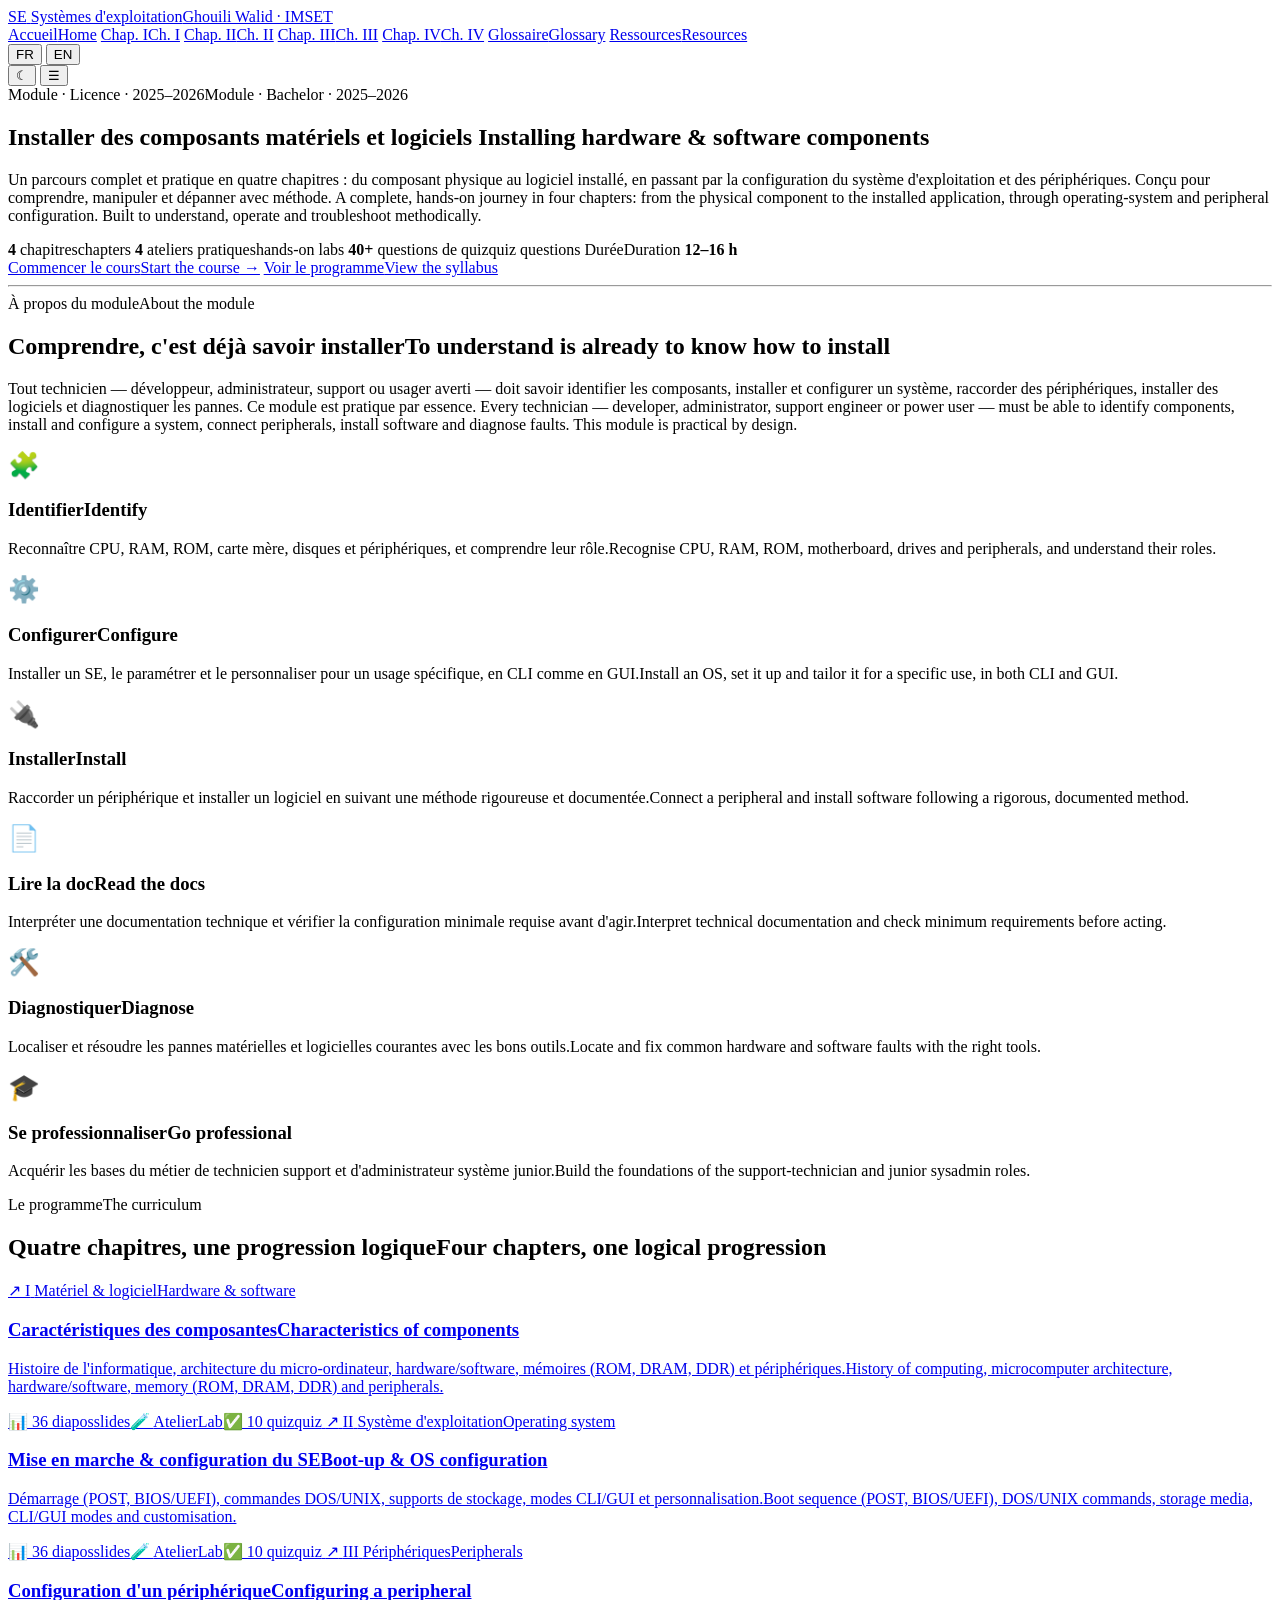
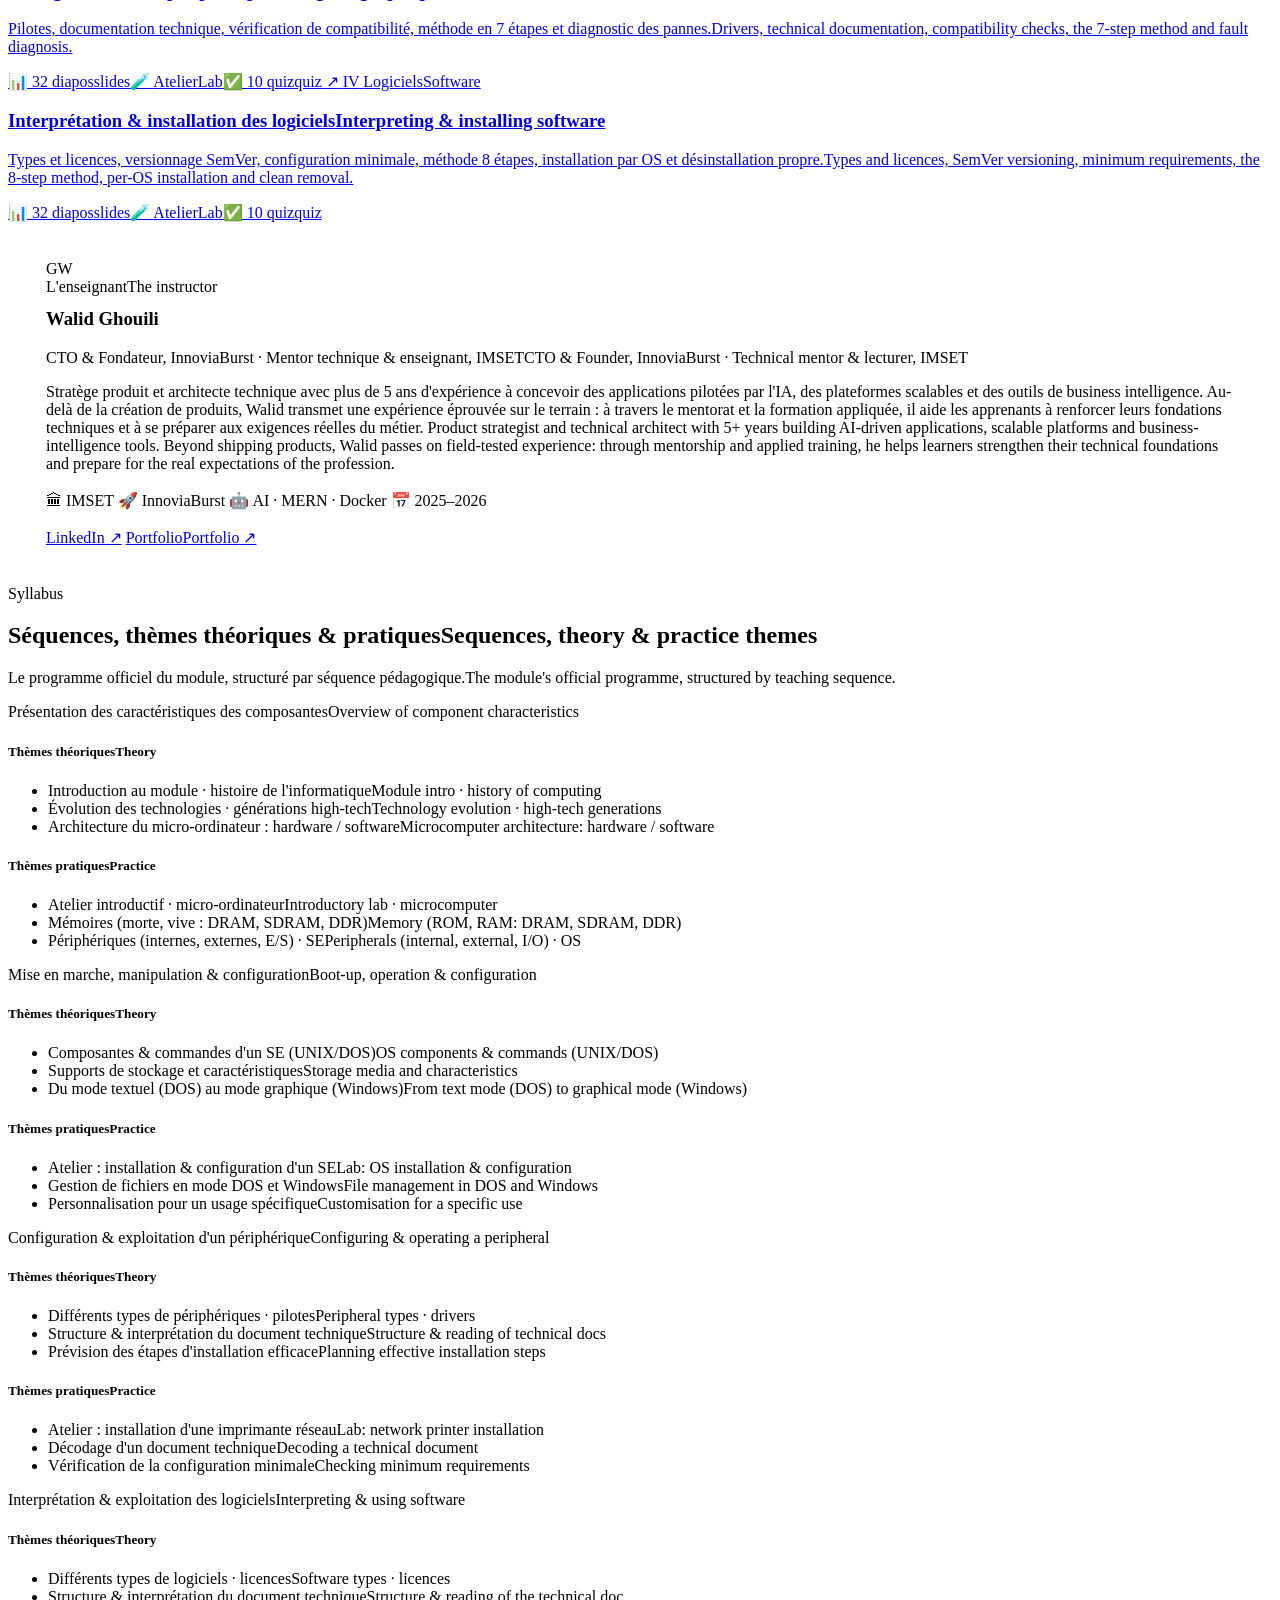
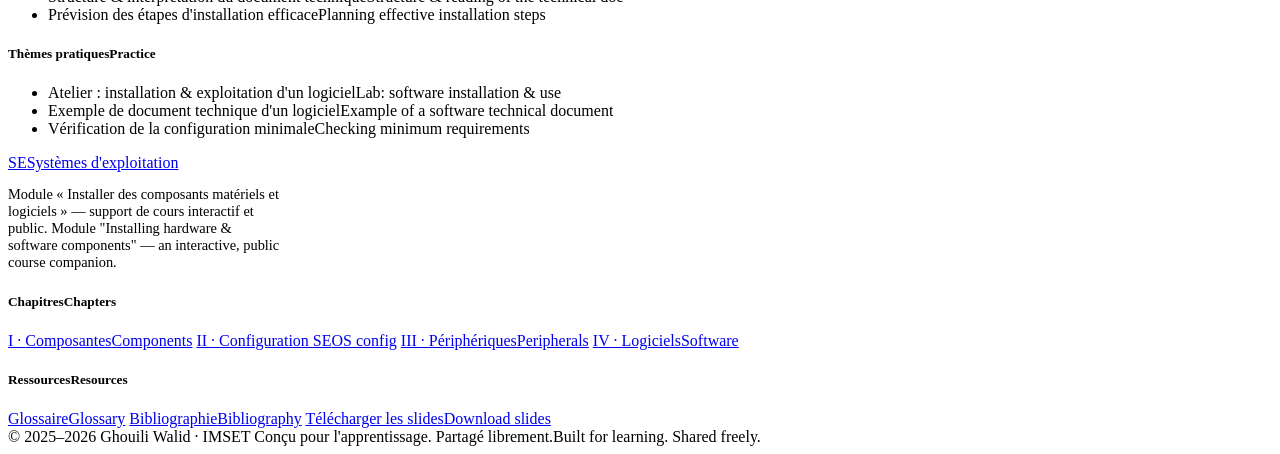
==== index.html @ 06c970af "Add files via upload" ====
<!DOCTYPE html>
<html lang="fr" data-lang="fr">
<head>
<meta charset="UTF-8">
<meta name="viewport" content="width=device-width, initial-scale=1.0">
<title>Systèmes d'exploitation — Installer des composants matériels et logiciels | Ghouili Walid</title>
<meta name="description" content="Cours complet de Systèmes d'exploitation par Ghouili Walid (IMSET) : architecture, mise en marche, périphériques et logiciels. Slides, ateliers, glossaire et quiz.">
<meta name="author" content="Ghouili Walid">
<meta property="og:title" content="Module Systèmes d'exploitation — Ghouili Walid">
<meta property="og:description" content="Cours interactif : matériel, configuration du SE, périphériques et logiciels. 4 chapitres, ateliers pratiques, quiz et ressources.">
<meta property="og:type" content="website">
<link rel="preconnect" href="https://fonts.googleapis.com">
<link rel="preconnect" href="https://fonts.gstatic.com" crossorigin>
<link href="https://fonts.googleapis.com/css2?family=Fraunces:opsz,wght@9..144,500;9..144,600&family=Inter:wght@400;500;600;700&family=JetBrains+Mono:wght@400;700&display=swap" rel="stylesheet">
<link rel="stylesheet" href="assets/style.css">
<link rel="icon" href="data:image/svg+xml,<svg xmlns='http://www.w3.org/2000/svg' viewBox='0 0 100 100'><rect width='100' height='100' rx='22' fill='%232d4a8a'/><text x='50' y='68' font-size='52' font-family='Georgia' fill='white' text-anchor='middle' font-weight='600'>SE</text></svg>">
</head>
<body>

<!-- ===== TOPBAR ===== -->
<header class="topbar">
  <div class="wrap topbar-inner">
    <a href="index.html" class="brand-logo">
      <span class="brand-mark">SE</span>
      <span>Systèmes d'exploitation<span class="brand-sub">Ghouili Walid · IMSET</span></span>
    </a>
    <nav class="nav">
      <a href="index.html" class="active"><span class="fr">Accueil</span><span class="en">Home</span></a>
      <a href="chapitre-1.html"><span class="fr">Chap. I</span><span class="en">Ch. I</span></a>
      <a href="chapitre-2.html"><span class="fr">Chap. II</span><span class="en">Ch. II</span></a>
      <a href="chapitre-3.html"><span class="fr">Chap. III</span><span class="en">Ch. III</span></a>
      <a href="chapitre-4.html"><span class="fr">Chap. IV</span><span class="en">Ch. IV</span></a>
      <a href="glossaire.html"><span class="fr">Glossaire</span><span class="en">Glossary</span></a>
      <a href="ressources.html"><span class="fr">Ressources</span><span class="en">Resources</span></a>
    </nav>
    <div class="lang-toggle" role="group" aria-label="Language">
      <button data-lang-btn="fr">FR</button>
      <button data-lang-btn="en">EN</button>
    </div>
    <button class="toolbtn" data-theme-toggle aria-label="Theme">☾</button>
    <button class="toolbtn menu-btn" data-menu aria-label="Menu">☰</button>
  </div>
</header>

<!-- ===== HERO ===== -->
<section class="hero">
  <div class="hero-grid"></div>
  <div class="wrap">
    <span class="eyebrow"><span class="fr">Module · Licence · 2025–2026</span><span class="en">Module · Bachelor · 2025–2026</span></span>
    <h1>
      <span class="fr">Installer des composants matériels et logiciels</span>
      <span class="en">Installing hardware &amp; software components</span>
    </h1>
    <p class="lead">
      <span class="fr">Un parcours complet et pratique en quatre chapitres : du composant physique au logiciel installé, en passant par la configuration du système d'exploitation et des périphériques. Conçu pour comprendre, manipuler et dépanner avec méthode.</span>
      <span class="en">A complete, hands-on journey in four chapters: from the physical component to the installed application, through operating-system and peripheral configuration. Built to understand, operate and troubleshoot methodically.</span>
    </p>
    <div class="hero-meta">
      <span class="chip"><b>4</b> <span class="fr">chapitres</span><span class="en">chapters</span></span>
      <span class="chip"><b>4</b> <span class="fr">ateliers pratiques</span><span class="en">hands-on labs</span></span>
      <span class="chip"><b>40+</b> <span class="fr">questions de quiz</span><span class="en">quiz questions</span></span>
      <span class="chip"><span class="fr">Durée</span><span class="en">Duration</span> <b>12–16 h</b></span>
    </div>
    <div class="cta-row">
      <a href="chapitre-1.html" class="btn btn-primary"><span class="fr">Commencer le cours</span><span class="en">Start the course</span> →</a>
      <a href="#syllabus" class="btn btn-ghost"><span class="fr">Voir le programme</span><span class="en">View the syllabus</span></a>
    </div>
  </div>
</section>

<hr class="divider">

<!-- ===== OBJECTIVES ===== -->
<section>
  <div class="wrap">
    <div class="section-head reveal">
      <span class="eyebrow"><span class="fr">À propos du module</span><span class="en">About the module</span></span>
      <h2><span class="fr">Comprendre, c'est déjà savoir installer</span><span class="en">To understand is already to know how to install</span></h2>
      <p>
        <span class="fr">Tout technicien — développeur, administrateur, support ou usager averti — doit savoir identifier les composants, installer et configurer un système, raccorder des périphériques, installer des logiciels et diagnostiquer les pannes. Ce module est pratique par essence.</span>
        <span class="en">Every technician — developer, administrator, support engineer or power user — must be able to identify components, install and configure a system, connect peripherals, install software and diagnose faults. This module is practical by design.</span>
      </p>
    </div>
    <div class="grid grid-3">
      <div class="card hover reveal"><div class="ic" style="font-size:1.6rem">🧩</div><h3><span class="fr">Identifier</span><span class="en">Identify</span></h3><p><span class="fr">Reconnaître CPU, RAM, ROM, carte mère, disques et périphériques, et comprendre leur rôle.</span><span class="en">Recognise CPU, RAM, ROM, motherboard, drives and peripherals, and understand their roles.</span></p></div>
      <div class="card hover reveal"><div class="ic" style="font-size:1.6rem">⚙️</div><h3><span class="fr">Configurer</span><span class="en">Configure</span></h3><p><span class="fr">Installer un SE, le paramétrer et le personnaliser pour un usage spécifique, en CLI comme en GUI.</span><span class="en">Install an OS, set it up and tailor it for a specific use, in both CLI and GUI.</span></p></div>
      <div class="card hover reveal"><div class="ic" style="font-size:1.6rem">🔌</div><h3><span class="fr">Installer</span><span class="en">Install</span></h3><p><span class="fr">Raccorder un périphérique et installer un logiciel en suivant une méthode rigoureuse et documentée.</span><span class="en">Connect a peripheral and install software following a rigorous, documented method.</span></p></div>
      <div class="card hover reveal"><div class="ic" style="font-size:1.6rem">📄</div><h3><span class="fr">Lire la doc</span><span class="en">Read the docs</span></h3><p><span class="fr">Interpréter une documentation technique et vérifier la configuration minimale requise avant d'agir.</span><span class="en">Interpret technical documentation and check minimum requirements before acting.</span></p></div>
      <div class="card hover reveal"><div class="ic" style="font-size:1.6rem">🛠️</div><h3><span class="fr">Diagnostiquer</span><span class="en">Diagnose</span></h3><p><span class="fr">Localiser et résoudre les pannes matérielles et logicielles courantes avec les bons outils.</span><span class="en">Locate and fix common hardware and software faults with the right tools.</span></p></div>
      <div class="card hover reveal"><div class="ic" style="font-size:1.6rem">🎓</div><h3><span class="fr">Se professionnaliser</span><span class="en">Go professional</span></h3><p><span class="fr">Acquérir les bases du métier de technicien support et d'administrateur système junior.</span><span class="en">Build the foundations of the support-technician and junior sysadmin roles.</span></p></div>
    </div>
  </div>
</section>

<!-- ===== CHAPTERS ===== -->
<section style="background:var(--bg-soft)">
  <div class="wrap">
    <div class="section-head reveal">
      <span class="eyebrow"><span class="fr">Le programme</span><span class="en">The curriculum</span></span>
      <h2><span class="fr">Quatre chapitres, une progression logique</span><span class="en">Four chapters, one logical progression</span></h2>
    </div>
    <div class="grid grid-2">
      <a href="chapitre-1.html" class="card chap-card hover reveal">
        <span class="arrow">↗</span>
        <span class="num">I</span>
        <span class="tag"><span class="fr">Matériel &amp; logiciel</span><span class="en">Hardware &amp; software</span></span>
        <h3><span class="fr">Caractéristiques des composantes</span><span class="en">Characteristics of components</span></h3>
        <p><span class="fr">Histoire de l'informatique, architecture du micro-ordinateur, hardware/software, mémoires (ROM, DRAM, DDR) et périphériques.</span><span class="en">History of computing, microcomputer architecture, hardware/software, memory (ROM, DRAM, DDR) and peripherals.</span></p>
        <span class="meta"><span>📊 36 <span class="fr">diapos</span><span class="en">slides</span></span><span>🧪 <span class="fr">Atelier</span><span class="en">Lab</span></span><span>✅ 10 <span class="fr">quiz</span><span class="en">quiz</span></span></span>
      </a>
      <a href="chapitre-2.html" class="card chap-card hover reveal">
        <span class="arrow">↗</span>
        <span class="num">II</span>
        <span class="tag"><span class="fr">Système d'exploitation</span><span class="en">Operating system</span></span>
        <h3><span class="fr">Mise en marche &amp; configuration du SE</span><span class="en">Boot-up &amp; OS configuration</span></h3>
        <p><span class="fr">Démarrage (POST, BIOS/UEFI), commandes DOS/UNIX, supports de stockage, modes CLI/GUI et personnalisation.</span><span class="en">Boot sequence (POST, BIOS/UEFI), DOS/UNIX commands, storage media, CLI/GUI modes and customisation.</span></p>
        <span class="meta"><span>📊 36 <span class="fr">diapos</span><span class="en">slides</span></span><span>🧪 <span class="fr">Atelier</span><span class="en">Lab</span></span><span>✅ 10 <span class="fr">quiz</span><span class="en">quiz</span></span></span>
      </a>
      <a href="chapitre-3.html" class="card chap-card hover reveal">
        <span class="arrow">↗</span>
        <span class="num">III</span>
        <span class="tag"><span class="fr">Périphériques</span><span class="en">Peripherals</span></span>
        <h3><span class="fr">Configuration d'un périphérique</span><span class="en">Configuring a peripheral</span></h3>
        <p><span class="fr">Pilotes, documentation technique, vérification de compatibilité, méthode en 7 étapes et diagnostic des pannes.</span><span class="en">Drivers, technical documentation, compatibility checks, the 7-step method and fault diagnosis.</span></p>
        <span class="meta"><span>📊 32 <span class="fr">diapos</span><span class="en">slides</span></span><span>🧪 <span class="fr">Atelier</span><span class="en">Lab</span></span><span>✅ 10 <span class="fr">quiz</span><span class="en">quiz</span></span></span>
      </a>
      <a href="chapitre-4.html" class="card chap-card hover reveal">
        <span class="arrow">↗</span>
        <span class="num">IV</span>
        <span class="tag"><span class="fr">Logiciels</span><span class="en">Software</span></span>
        <h3><span class="fr">Interprétation &amp; installation des logiciels</span><span class="en">Interpreting &amp; installing software</span></h3>
        <p><span class="fr">Types et licences, versionnage SemVer, configuration minimale, méthode 8 étapes, installation par OS et désinstallation propre.</span><span class="en">Types and licences, SemVer versioning, minimum requirements, the 8-step method, per-OS installation and clean removal.</span></p>
        <span class="meta"><span>📊 32 <span class="fr">diapos</span><span class="en">slides</span></span><span>🧪 <span class="fr">Atelier</span><span class="en">Lab</span></span><span>✅ 10 <span class="fr">quiz</span><span class="en">quiz</span></span></span>
      </a>
    </div>
  </div>
</section>

<!-- ===== INSTRUCTOR ===== -->
<section>
  <div class="wrap">
    <div class="card reveal" style="padding:38px">
      <div class="instructor">
        <div class="avatar">GW</div>
        <div>
          <span class="eyebrow"><span class="fr">L'enseignant</span><span class="en">The instructor</span></span>
          <h3 style="margin-top:12px">Walid Ghouili</h3>
          <p class="role"><span class="fr">CTO &amp; Fondateur, InnoviaBurst · Mentor technique &amp; enseignant, IMSET</span><span class="en">CTO &amp; Founder, InnoviaBurst · Technical mentor &amp; lecturer, IMSET</span></p>
          <p style="margin-top:12px">
            <span class="fr">Stratège produit et architecte technique avec plus de 5 ans d'expérience à concevoir des applications pilotées par l'IA, des plateformes scalables et des outils de business intelligence. Au-delà de la création de produits, Walid transmet une expérience éprouvée sur le terrain : à travers le mentorat et la formation appliquée, il aide les apprenants à renforcer leurs fondations techniques et à se préparer aux exigences réelles du métier.</span>
            <span class="en">Product strategist and technical architect with 5+ years building AI-driven applications, scalable platforms and business-intelligence tools. Beyond shipping products, Walid passes on field-tested experience: through mentorship and applied training, he helps learners strengthen their technical foundations and prepare for the real expectations of the profession.</span>
          </p>
          <div class="hero-meta" style="margin-top:18px">
            <span class="chip">🏛 IMSET</span>
            <span class="chip">🚀 InnoviaBurst</span>
            <span class="chip">🤖 AI · MERN · Docker</span>
            <span class="chip">📅 2025–2026</span>
          </div>
          <div class="cta-row" style="margin-top:18px">
            <a class="btn btn-ghost" href="https://www.linkedin.com/in/walid-ghouili-b485b01b5" target="_blank" rel="noopener">LinkedIn ↗</a>
            <a class="btn btn-ghost" href="https://walid.innoviaburst.com/" target="_blank" rel="noopener"><span class="fr">Portfolio</span><span class="en">Portfolio</span> ↗</a>
          </div>
        </div>
      </div>
    </div>
  </div>
</section>

<!-- ===== SYLLABUS ===== -->
<section id="syllabus" style="background:var(--bg-soft)">
  <div class="wrap">
    <div class="section-head reveal">
      <span class="eyebrow">Syllabus</span>
      <h2><span class="fr">Séquences, thèmes théoriques &amp; pratiques</span><span class="en">Sequences, theory &amp; practice themes</span></h2>
      <p><span class="fr">Le programme officiel du module, structuré par séquence pédagogique.</span><span class="en">The module's official programme, structured by teaching sequence.</span></p>
    </div>
    <div class="syllabus">
      <div class="syl-row reveal">
        <div class="syl-seq"><span class="fr">Présentation des caractéristiques des composantes</span><span class="en">Overview of component characteristics</span></div>
        <div class="syl-col"><h5><span class="fr">Thèmes théoriques</span><span class="en">Theory</span></h5><ul>
          <li><span class="fr">Introduction au module · histoire de l'informatique</span><span class="en">Module intro · history of computing</span></li>
          <li><span class="fr">Évolution des technologies · générations high-tech</span><span class="en">Technology evolution · high-tech generations</span></li>
          <li><span class="fr">Architecture du micro-ordinateur : hardware / software</span><span class="en">Microcomputer architecture: hardware / software</span></li>
        </ul></div>
        <div class="syl-col"><h5><span class="fr">Thèmes pratiques</span><span class="en">Practice</span></h5><ul>
          <li><span class="fr">Atelier introductif · micro-ordinateur</span><span class="en">Introductory lab · microcomputer</span></li>
          <li><span class="fr">Mémoires (morte, vive : DRAM, SDRAM, DDR)</span><span class="en">Memory (ROM, RAM: DRAM, SDRAM, DDR)</span></li>
          <li><span class="fr">Périphériques (internes, externes, E/S) · SE</span><span class="en">Peripherals (internal, external, I/O) · OS</span></li>
        </ul></div>
      </div>
      <div class="syl-row reveal">
        <div class="syl-seq"><span class="fr">Mise en marche, manipulation &amp; configuration</span><span class="en">Boot-up, operation &amp; configuration</span></div>
        <div class="syl-col"><h5><span class="fr">Thèmes théoriques</span><span class="en">Theory</span></h5><ul>
          <li><span class="fr">Composantes &amp; commandes d'un SE (UNIX/DOS)</span><span class="en">OS components &amp; commands (UNIX/DOS)</span></li>
          <li><span class="fr">Supports de stockage et caractéristiques</span><span class="en">Storage media and characteristics</span></li>
          <li><span class="fr">Du mode textuel (DOS) au mode graphique (Windows)</span><span class="en">From text mode (DOS) to graphical mode (Windows)</span></li>
        </ul></div>
        <div class="syl-col"><h5><span class="fr">Thèmes pratiques</span><span class="en">Practice</span></h5><ul>
          <li><span class="fr">Atelier : installation &amp; configuration d'un SE</span><span class="en">Lab: OS installation &amp; configuration</span></li>
          <li><span class="fr">Gestion de fichiers en mode DOS et Windows</span><span class="en">File management in DOS and Windows</span></li>
          <li><span class="fr">Personnalisation pour un usage spécifique</span><span class="en">Customisation for a specific use</span></li>
        </ul></div>
      </div>
      <div class="syl-row reveal">
        <div class="syl-seq"><span class="fr">Configuration &amp; exploitation d'un périphérique</span><span class="en">Configuring &amp; operating a peripheral</span></div>
        <div class="syl-col"><h5><span class="fr">Thèmes théoriques</span><span class="en">Theory</span></h5><ul>
          <li><span class="fr">Différents types de périphériques · pilotes</span><span class="en">Peripheral types · drivers</span></li>
          <li><span class="fr">Structure &amp; interprétation du document technique</span><span class="en">Structure &amp; reading of technical docs</span></li>
          <li><span class="fr">Prévision des étapes d'installation efficace</span><span class="en">Planning effective installation steps</span></li>
        </ul></div>
        <div class="syl-col"><h5><span class="fr">Thèmes pratiques</span><span class="en">Practice</span></h5><ul>
          <li><span class="fr">Atelier : installation d'une imprimante réseau</span><span class="en">Lab: network printer installation</span></li>
          <li><span class="fr">Décodage d'un document technique</span><span class="en">Decoding a technical document</span></li>
          <li><span class="fr">Vérification de la configuration minimale</span><span class="en">Checking minimum requirements</span></li>
        </ul></div>
      </div>
      <div class="syl-row reveal">
        <div class="syl-seq"><span class="fr">Interprétation &amp; exploitation des logiciels</span><span class="en">Interpreting &amp; using software</span></div>
        <div class="syl-col"><h5><span class="fr">Thèmes théoriques</span><span class="en">Theory</span></h5><ul>
          <li><span class="fr">Différents types de logiciels · licences</span><span class="en">Software types · licences</span></li>
          <li><span class="fr">Structure &amp; interprétation du document technique</span><span class="en">Structure &amp; reading of the technical doc</span></li>
          <li><span class="fr">Prévision des étapes d'installation efficace</span><span class="en">Planning effective installation steps</span></li>
        </ul></div>
        <div class="syl-col"><h5><span class="fr">Thèmes pratiques</span><span class="en">Practice</span></h5><ul>
          <li><span class="fr">Atelier : installation &amp; exploitation d'un logiciel</span><span class="en">Lab: software installation &amp; use</span></li>
          <li><span class="fr">Exemple de document technique d'un logiciel</span><span class="en">Example of a software technical document</span></li>
          <li><span class="fr">Vérification de la configuration minimale</span><span class="en">Checking minimum requirements</span></li>
        </ul></div>
      </div>
    </div>
  </div>
</section>

<!-- ===== FOOTER ===== -->
<footer>
  <div class="wrap">
    <div class="foot-grid">
      <div>
        <a href="index.html" class="brand-logo" style="margin-bottom:12px"><span class="brand-mark">SE</span><span>Systèmes d'exploitation</span></a>
        <p style="font-size:.9rem;max-width:38ch">
          <span class="fr">Module « Installer des composants matériels et logiciels » — support de cours interactif et public.</span>
          <span class="en">Module "Installing hardware &amp; software components" — an interactive, public course companion.</span>
        </p>
      </div>
      <div>
        <h5><span class="fr">Chapitres</span><span class="en">Chapters</span></h5>
        <a href="chapitre-1.html">I · <span class="fr">Composantes</span><span class="en">Components</span></a>
        <a href="chapitre-2.html">II · <span class="fr">Configuration SE</span><span class="en">OS config</span></a>
        <a href="chapitre-3.html">III · <span class="fr">Périphériques</span><span class="en">Peripherals</span></a>
        <a href="chapitre-4.html">IV · <span class="fr">Logiciels</span><span class="en">Software</span></a>
      </div>
      <div>
        <h5><span class="fr">Ressources</span><span class="en">Resources</span></h5>
        <a href="glossaire.html"><span class="fr">Glossaire</span><span class="en">Glossary</span></a>
        <a href="ressources.html"><span class="fr">Bibliographie</span><span class="en">Bibliography</span></a>
        <a href="slides/ICML_Chapitre_1_Caracteristiques_Composantes.pptx"><span class="fr">Télécharger les slides</span><span class="en">Download slides</span></a>
      </div>
    </div>
    <div class="foot-bottom">
      <span>© 2025–2026 Ghouili Walid · IMSET</span>
      <span><span class="fr">Conçu pour l'apprentissage. Partagé librement.</span><span class="en">Built for learning. Shared freely.</span></span>
    </div>
  </div>
</footer>

<script src="assets/script.js"></script>
</body>
</html>
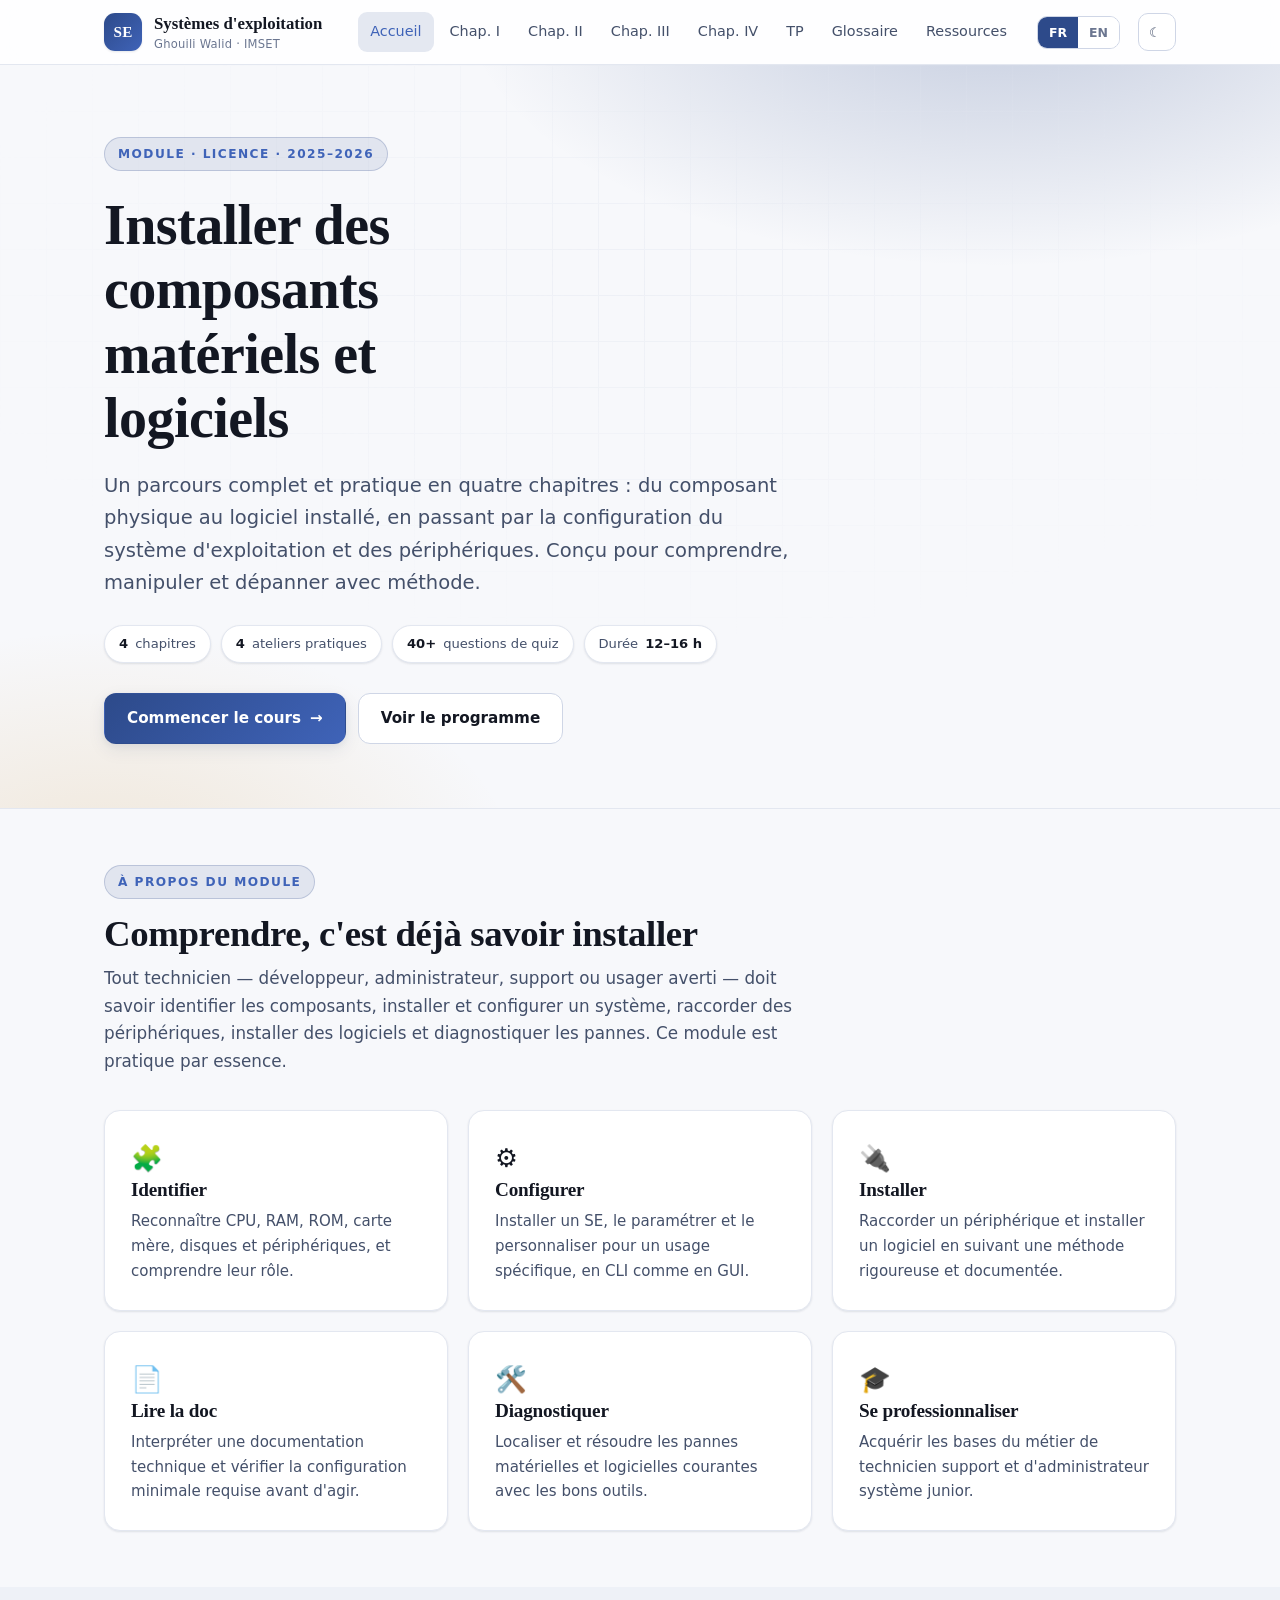
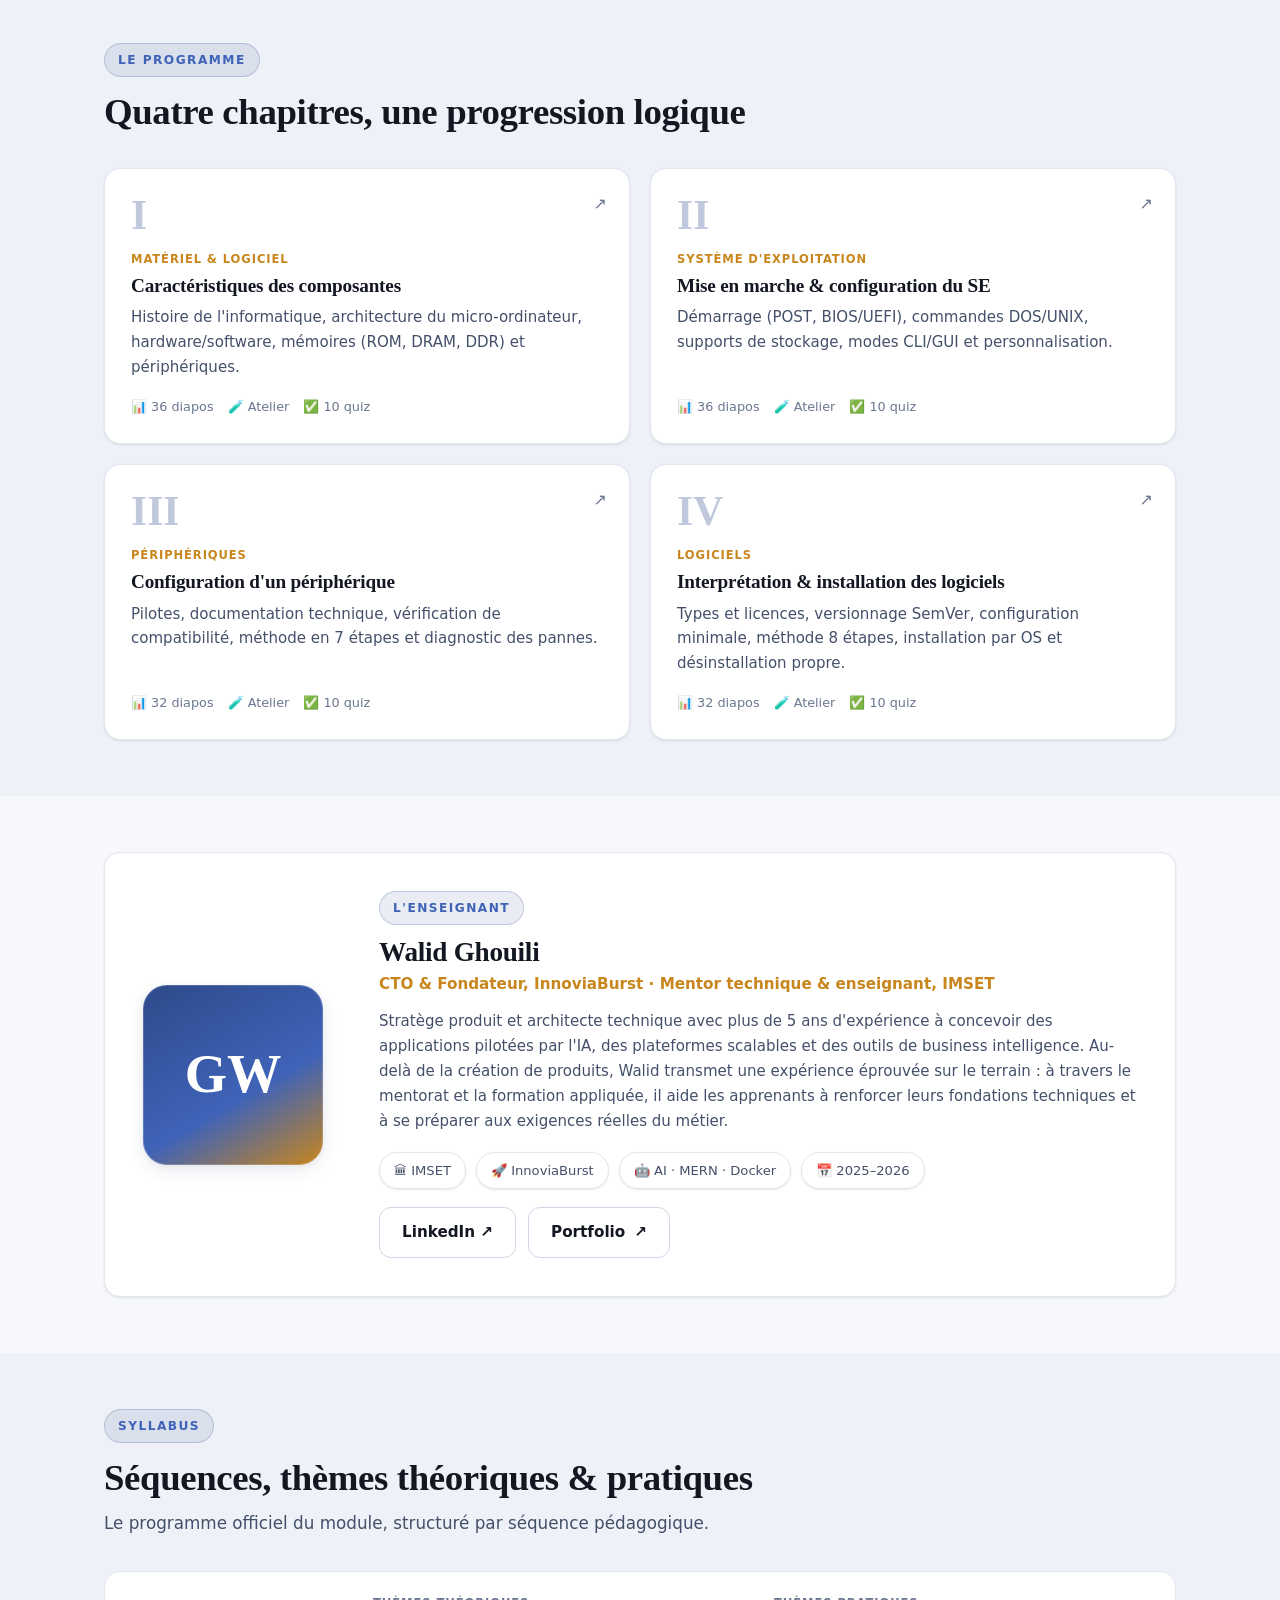
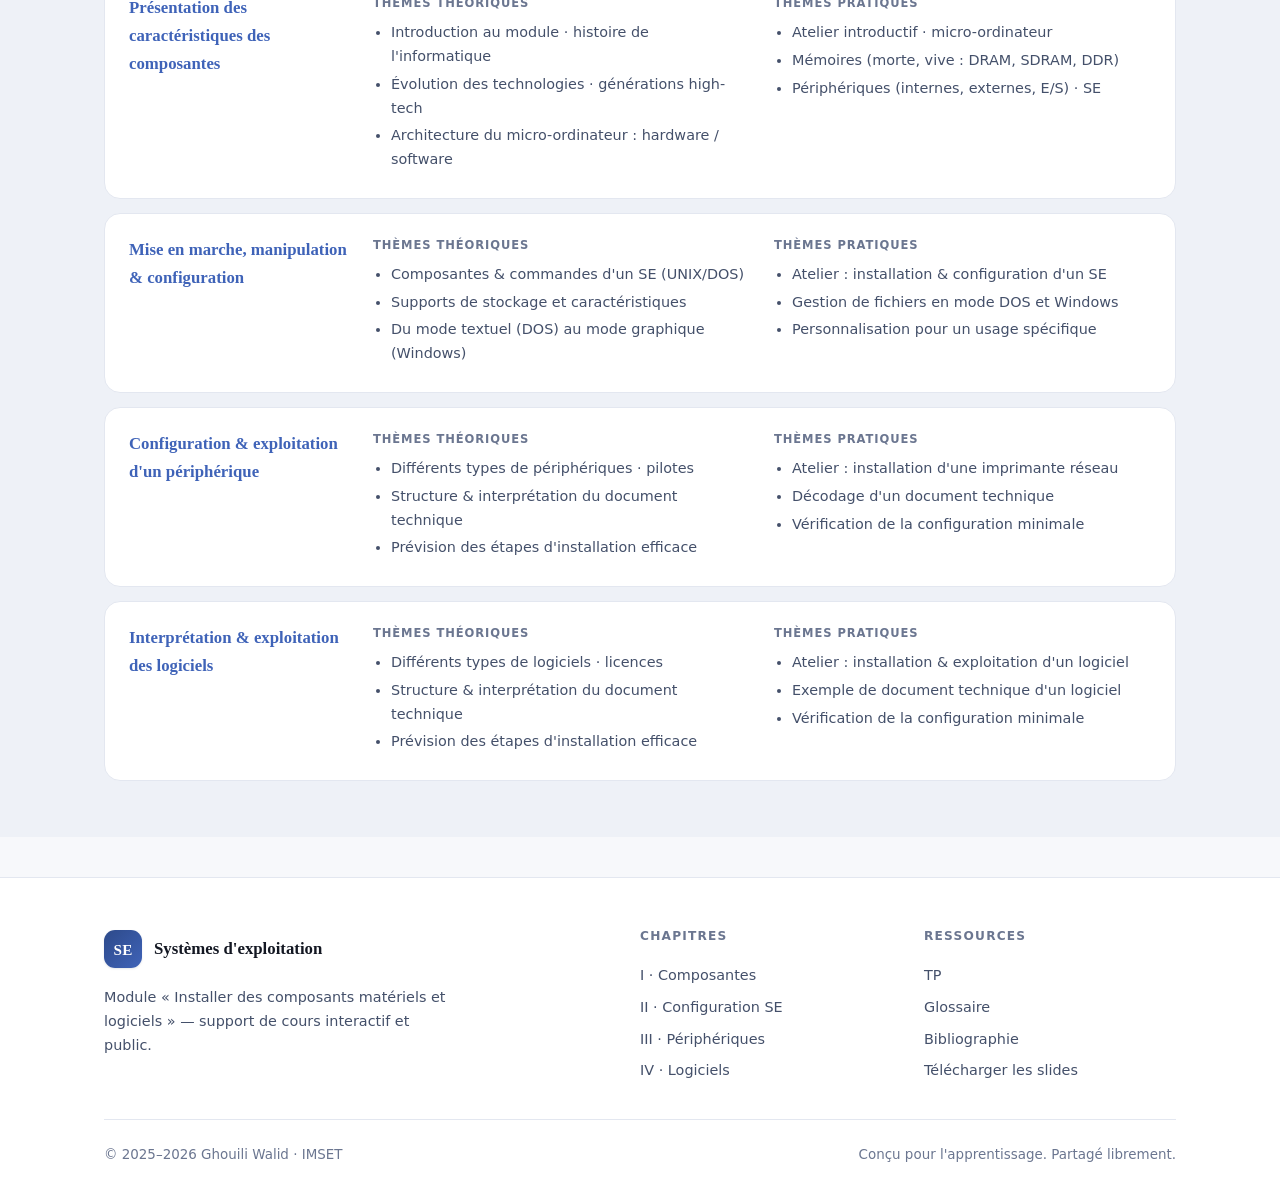
==== commit 62f4385d: "Add files via upload" ====
--- a/index.html
+++ b/index.html
@@ -30,7 +30,7 @@
       <a href="chapitre-2.html"><span class="fr">Chap. II</span><span class="en">Ch. II</span></a>
       <a href="chapitre-3.html"><span class="fr">Chap. III</span><span class="en">Ch. III</span></a>
       <a href="chapitre-4.html"><span class="fr">Chap. IV</span><span class="en">Ch. IV</span></a>
-      <a href="glossaire.html"><span class="fr">Glossaire</span><span class="en">Glossary</span></a>
+      <a href="travaux-pratiques.html"><span class="fr">TP</span><span class="en">Labs</span></a><a href="glossaire.html"><span class="fr">Glossaire</span><span class="en">Glossary</span></a>
       <a href="ressources.html"><span class="fr">Ressources</span><span class="en">Resources</span></a>
     </nav>
     <div class="lang-toggle" role="group" aria-label="Language">
@@ -251,7 +251,7 @@
       </div>
       <div>
         <h5><span class="fr">Ressources</span><span class="en">Resources</span></h5>
-        <a href="glossaire.html"><span class="fr">Glossaire</span><span class="en">Glossary</span></a>
+        <a href="travaux-pratiques.html"><span class="fr">TP</span><span class="en">Labs</span></a><a href="glossaire.html"><span class="fr">Glossaire</span><span class="en">Glossary</span></a>
         <a href="ressources.html"><span class="fr">Bibliographie</span><span class="en">Bibliography</span></a>
         <a href="slides/ICML_Chapitre_1_Caracteristiques_Composantes.pptx"><span class="fr">Télécharger les slides</span><span class="en">Download slides</span></a>
       </div>
--- a/assets/style.css
+++ b/assets/style.css
@@ -0,0 +1,447 @@
+/* =========================================================
+   ICML — Module Systèmes d'exploitation
+   Design system · Ghouili Walid · IMSET
+   ========================================================= */
+
+:root {
+  /* Light theme */
+  --bg: #f7f8fb;
+  --bg-elev: #ffffff;
+  --bg-soft: #eef1f7;
+  --ink: #131722;
+  --ink-soft: #44506a;
+  --ink-faint: #6b7690;
+  --line: #e3e7f0;
+  --line-strong: #cfd6e6;
+
+  --brand: #2d4a8a;        /* deep academic indigo */
+  --brand-2: #3f63b8;
+  --brand-ink: #1b2d57;
+  --accent: #c8861d;       /* warm gold */
+  --accent-soft: #f3e2c0;
+  --success: #1f8a5b;
+  --danger: #c0392b;
+  --info: #2b7fb0;
+
+  --shadow-sm: 0 1px 2px rgba(20,30,60,.06), 0 1px 3px rgba(20,30,60,.05);
+  --shadow-md: 0 6px 18px rgba(27,45,87,.08), 0 2px 6px rgba(27,45,87,.06);
+  --shadow-lg: 0 24px 60px rgba(27,45,87,.16);
+
+  --radius: 16px;
+  --radius-sm: 10px;
+  --maxw: 1120px;
+
+  --serif: "Fraunces", Georgia, "Times New Roman", serif;
+  --sans: "Inter", system-ui, -apple-system, "Segoe UI", Roboto, sans-serif;
+  --mono: "JetBrains Mono", "SF Mono", ui-monospace, Menlo, Consolas, monospace;
+}
+
+[data-theme="dark"] {
+  --bg: #0c1018;
+  --bg-elev: #141a26;
+  --bg-soft: #1b2230;
+  --ink: #eef2fb;
+  --ink-soft: #b3bdd4;
+  --ink-faint: #8593b0;
+  --line: #232c3d;
+  --line-strong: #324059;
+
+  --brand: #6f93e0;
+  --brand-2: #8aa9ec;
+  --brand-ink: #c8d8ff;
+  --accent: #eab44a;
+  --accent-soft: #3a3016;
+  --shadow-sm: 0 1px 2px rgba(0,0,0,.4);
+  --shadow-md: 0 8px 24px rgba(0,0,0,.45);
+  --shadow-lg: 0 24px 60px rgba(0,0,0,.55);
+}
+
+* { box-sizing: border-box; }
+html { scroll-behavior: smooth; scroll-padding-top: 90px; }
+
+body {
+  margin: 0;
+  font-family: var(--sans);
+  background: var(--bg);
+  color: var(--ink);
+  line-height: 1.65;
+  -webkit-font-smoothing: antialiased;
+  text-rendering: optimizeLegibility;
+  transition: background .3s ease, color .3s ease;
+}
+
+h1, h2, h3, h4 { font-family: var(--serif); font-weight: 600; line-height: 1.15; color: var(--ink); letter-spacing: -.01em; }
+a { color: var(--brand-2); text-decoration: none; }
+a:hover { text-decoration: underline; }
+p { color: var(--ink-soft); }
+
+.wrap { max-width: var(--maxw); margin: 0 auto; padding: 0 24px; }
+.narrow { max-width: 820px; }
+
+/* ---------- Top bar ---------- */
+.topbar {
+  position: sticky; top: 0; z-index: 60;
+  backdrop-filter: saturate(160%) blur(12px);
+  background: color-mix(in srgb, var(--bg-elev) 82%, transparent);
+  border-bottom: 1px solid var(--line);
+}
+.topbar-inner { display: flex; align-items: center; gap: 18px; height: 64px; }
+.brand-logo { display: flex; align-items: center; gap: 12px; font-family: var(--serif); font-weight: 600; font-size: 1.05rem; color: var(--ink); }
+.brand-logo:hover { text-decoration: none; }
+.brand-mark {
+  width: 38px; height: 38px; border-radius: 11px; flex: none;
+  background: linear-gradient(135deg, var(--brand), var(--brand-2));
+  color: #fff; display: grid; place-items: center; font-weight: 700; font-size: .95rem;
+  box-shadow: var(--shadow-sm); letter-spacing: .02em;
+}
+.brand-sub { font-size: .72rem; color: var(--ink-faint); font-family: var(--sans); font-weight: 500; display:block; margin-top:-2px; letter-spacing:.02em; }
+.nav { display: flex; align-items: center; gap: 4px; margin-left: auto; }
+.nav a {
+  color: var(--ink-soft); font-size: .9rem; font-weight: 500; padding: 8px 12px; border-radius: 9px;
+  transition: background .15s, color .15s;
+}
+.nav a:hover { background: var(--bg-soft); color: var(--ink); text-decoration: none; }
+.nav a.active { color: var(--brand-2); background: color-mix(in srgb, var(--brand) 12%, transparent); }
+
+.toolbtn {
+  border: 1px solid var(--line-strong); background: var(--bg-elev); color: var(--ink-soft);
+  height: 38px; min-width: 38px; padding: 0 10px; border-radius: 10px; cursor: pointer;
+  font-family: var(--sans); font-weight: 600; font-size: .82rem; display: inline-flex; align-items: center; gap: 6px;
+  transition: all .15s;
+}
+.toolbtn:hover { border-color: var(--brand); color: var(--brand-2); }
+.lang-toggle { display: inline-flex; border: 1px solid var(--line-strong); border-radius: 10px; overflow: hidden; }
+.lang-toggle button {
+  border: 0; background: var(--bg-elev); color: var(--ink-faint); cursor: pointer;
+  font-family: var(--sans); font-weight: 700; font-size: .78rem; padding: 8px 11px; transition: all .15s;
+}
+.lang-toggle button.on { background: var(--brand); color: #fff; }
+
+.menu-btn { display: none; }
+
+/* ---------- Hero ---------- */
+.hero { position: relative; overflow: hidden; padding: 72px 0 64px; }
+.hero::before {
+  content: ""; position: absolute; inset: 0; z-index: -2;
+  background:
+    radial-gradient(900px 460px at 78% -10%, color-mix(in srgb, var(--brand) 26%, transparent), transparent 60%),
+    radial-gradient(700px 420px at 8% 110%, color-mix(in srgb, var(--accent) 16%, transparent), transparent 60%);
+}
+.hero-grid { position:absolute; inset:0; z-index:-1; opacity:.5;
+  background-image: linear-gradient(var(--line) 1px, transparent 1px), linear-gradient(90deg, var(--line) 1px, transparent 1px);
+  background-size: 46px 46px; mask-image: radial-gradient(70% 60% at 50% 30%, #000, transparent 80%);
+}
+.eyebrow {
+  display: inline-flex; align-items: center; gap: 8px; font-family: var(--sans); font-weight: 600;
+  font-size: .76rem; letter-spacing: .12em; text-transform: uppercase; color: var(--brand-2);
+  background: color-mix(in srgb, var(--brand) 10%, transparent); border: 1px solid color-mix(in srgb, var(--brand) 22%, transparent);
+  padding: 6px 13px; border-radius: 100px;
+}
+.hero h1 { font-size: clamp(2.1rem, 5vw, 3.5rem); margin: 22px 0 14px; max-width: 16ch; }
+.hero .lead { font-size: clamp(1.05rem, 2vw, 1.22rem); color: var(--ink-soft); max-width: 56ch; }
+.hero-meta { display: flex; flex-wrap: wrap; gap: 10px; margin-top: 26px; }
+.chip {
+  display: inline-flex; align-items: center; gap: 7px; background: var(--bg-elev); border: 1px solid var(--line);
+  border-radius: 100px; padding: 7px 14px; font-size: .82rem; font-weight: 500; color: var(--ink-soft); box-shadow: var(--shadow-sm);
+}
+.chip b { color: var(--ink); font-weight: 600; }
+.cta-row { display: flex; flex-wrap: wrap; gap: 12px; margin-top: 30px; }
+.btn {
+  display: inline-flex; align-items: center; gap: 9px; font-family: var(--sans); font-weight: 600; font-size: .95rem;
+  padding: 12px 22px; border-radius: 12px; cursor: pointer; border: 1px solid transparent; transition: all .18s;
+}
+.btn-primary { background: linear-gradient(135deg, var(--brand), var(--brand-2)); color: #fff; box-shadow: var(--shadow-md); }
+.btn-primary:hover { transform: translateY(-2px); box-shadow: var(--shadow-lg); text-decoration: none; }
+.btn-ghost { background: var(--bg-elev); border-color: var(--line-strong); color: var(--ink); }
+.btn-ghost:hover { border-color: var(--brand); color: var(--brand-2); text-decoration: none; }
+
+/* ---------- Sections ---------- */
+section { padding: 56px 0; }
+.section-head { max-width: 70ch; margin-bottom: 34px; }
+.section-head .eyebrow { margin-bottom: 14px; }
+.section-head h2 { font-size: clamp(1.6rem, 3.4vw, 2.3rem); margin: 0 0 10px; }
+.section-head p { font-size: 1.05rem; margin: 0; }
+.divider { height: 1px; background: var(--line); border: 0; margin: 0; }
+
+/* ---------- Cards / grid ---------- */
+.grid { display: grid; gap: 20px; }
+.grid-2 { grid-template-columns: repeat(2, 1fr); }
+.grid-3 { grid-template-columns: repeat(3, 1fr); }
+.grid-4 { grid-template-columns: repeat(4, 1fr); }
+
+.card {
+  background: var(--bg-elev); border: 1px solid var(--line); border-radius: var(--radius);
+  padding: 26px; box-shadow: var(--shadow-sm); transition: transform .2s, box-shadow .2s, border-color .2s;
+}
+.card.hover:hover { transform: translateY(-4px); box-shadow: var(--shadow-md); border-color: var(--line-strong); }
+.card h3 { margin: 0 0 8px; font-size: 1.2rem; }
+.card p { margin: 0; font-size: .94rem; }
+
+/* chapter cards */
+.chap-card { display: flex; flex-direction: column; position: relative; overflow: hidden; }
+.chap-card .num {
+  font-family: var(--serif); font-size: 2.6rem; font-weight: 600; line-height: 1;
+  color: color-mix(in srgb, var(--brand) 30%, transparent); margin-bottom: 14px;
+}
+.chap-card .tag { font-size: .72rem; font-weight: 700; text-transform: uppercase; letter-spacing: .08em; color: var(--accent); margin-bottom: 6px; }
+.chap-card .meta { margin-top: auto; padding-top: 16px; display: flex; gap: 14px; font-size: .8rem; color: var(--ink-faint); }
+.chap-card .arrow { position: absolute; top: 22px; right: 22px; color: var(--ink-faint); transition: transform .2s, color .2s; }
+.chap-card.hover:hover .arrow { transform: translate(3px,-3px); color: var(--brand-2); }
+
+/* ---------- Instructor ---------- */
+.instructor { display: grid; grid-template-columns: 200px 1fr; gap: 36px; align-items: center; }
+.avatar {
+  width: 180px; height: 180px; border-radius: 24px; flex: none;
+  background: linear-gradient(150deg, var(--brand), var(--brand-2) 60%, var(--accent));
+  display: grid; place-items: center; color: #fff; font-family: var(--serif); font-size: 3.4rem; font-weight: 600;
+  box-shadow: var(--shadow-md); position: relative;
+}
+.avatar::after { content:""; position:absolute; inset:0; border-radius:24px; box-shadow: inset 0 0 0 1px rgba(255,255,255,.18); }
+.instructor h3 { font-size: 1.7rem; margin: 0 0 4px; }
+.instructor .role { color: var(--accent); font-weight: 600; font-size: .95rem; }
+
+/* ---------- Syllabus table ---------- */
+.syllabus { display: grid; gap: 14px; }
+.syl-row {
+  display: grid; grid-template-columns: 220px 1fr 1fr; gap: 24px; padding: 22px 24px;
+  background: var(--bg-elev); border: 1px solid var(--line); border-radius: var(--radius);
+}
+.syl-seq { font-family: var(--serif); font-weight: 600; font-size: 1.05rem; color: var(--brand-2); }
+.syl-col h5 { margin: 0 0 8px; font-size: .72rem; text-transform: uppercase; letter-spacing: .08em; color: var(--ink-faint); font-family: var(--sans); }
+.syl-col ul { margin: 0; padding-left: 18px; }
+.syl-col li { font-size: .9rem; color: var(--ink-soft); margin-bottom: 4px; }
+
+/* ---------- Lesson layout ---------- */
+.lesson-head { padding: 64px 0 40px; position: relative; overflow: hidden; }
+.lesson-head::before { content:""; position:absolute; inset:0; z-index:-1;
+  background: radial-gradient(700px 380px at 85% -20%, color-mix(in srgb, var(--brand) 22%, transparent), transparent 60%); }
+.lesson-head h1 { font-size: clamp(1.9rem, 4.4vw, 3rem); margin: 14px 0 12px; }
+.lesson-layout { display: grid; grid-template-columns: 240px 1fr; gap: 48px; align-items: start; padding-bottom: 80px; }
+.toc { position: sticky; top: 88px; }
+.toc h4 { font-family: var(--sans); font-size: .72rem; text-transform: uppercase; letter-spacing: .1em; color: var(--ink-faint); margin: 0 0 12px; }
+.toc a { display: block; padding: 6px 12px; border-left: 2px solid var(--line); color: var(--ink-faint); font-size: .86rem; transition: all .15s; }
+.toc a:hover, .toc a.active { color: var(--brand-2); border-color: var(--brand); text-decoration: none; }
+
+.lesson-body { min-width: 0; }
+.lesson-body h2 { font-size: 1.6rem; margin: 48px 0 16px; padding-bottom: 10px; border-bottom: 1px solid var(--line); scroll-margin-top: 90px; }
+.lesson-body h2:first-child { margin-top: 0; }
+.lesson-body h3 { font-size: 1.22rem; margin: 30px 0 10px; }
+.lesson-body p, .lesson-body li { font-size: 1rem; color: var(--ink-soft); }
+.lesson-body ul, .lesson-body ol { padding-left: 22px; }
+.lesson-body li { margin-bottom: 7px; }
+.lesson-body strong { color: var(--ink); }
+
+/* callouts */
+.callout { border-radius: var(--radius-sm); padding: 16px 20px; margin: 22px 0; border: 1px solid var(--line); background: var(--bg-soft); font-size: .95rem; }
+.callout-note { border-left: 4px solid var(--info); }
+.callout-warn { border-left: 4px solid var(--accent); }
+.callout-key  { border-left: 4px solid var(--success); }
+.callout b { color: var(--ink); }
+
+/* feature grid inside lessons */
+.feat-grid { display: grid; gap: 16px; margin: 22px 0; }
+.feat { background: var(--bg-elev); border: 1px solid var(--line); border-radius: var(--radius-sm); padding: 18px 20px; }
+.feat h4 { margin: 0 0 6px; font-size: 1.02rem; font-family: var(--sans); font-weight: 700; color: var(--ink); }
+.feat p { margin: 0; font-size: .9rem; }
+.feat .ic { font-size: 1.3rem; }
+
+/* timeline */
+.timeline { position: relative; margin: 26px 0; padding-left: 30px; }
+.timeline::before { content:""; position:absolute; left: 8px; top: 6px; bottom: 6px; width: 2px; background: var(--line-strong); }
+.tl-item { position: relative; margin-bottom: 22px; }
+.tl-item::before { content:""; position:absolute; left:-26px; top:6px; width: 11px; height: 11px; border-radius:50%; background: var(--brand); box-shadow: 0 0 0 4px var(--bg); }
+.tl-item .yr { font-family: var(--mono); font-weight: 700; color: var(--accent); font-size: .85rem; }
+.tl-item h4 { margin: 2px 0 4px; font-family: var(--sans); font-size: 1rem; }
+.tl-item p { margin: 0; font-size: .9rem; }
+
+/* tables */
+.tbl-wrap { overflow-x: auto; margin: 22px 0; border: 1px solid var(--line); border-radius: var(--radius-sm); }
+table.data { width: 100%; border-collapse: collapse; font-size: .9rem; min-width: 520px; }
+table.data th { background: var(--bg-soft); text-align: left; padding: 12px 14px; font-family: var(--sans); font-weight: 700; color: var(--ink); font-size: .82rem; border-bottom: 1px solid var(--line-strong); }
+table.data td { padding: 11px 14px; border-bottom: 1px solid var(--line); color: var(--ink-soft); vertical-align: top; }
+table.data tr:last-child td { border-bottom: 0; }
+table.data code { font-size: .85em; }
+
+/* code blocks */
+pre { background: #0d1426; color: #d6e2ff; border: 1px solid #1d2942; border-radius: var(--radius-sm); padding: 18px 20px; overflow-x: auto; margin: 20px 0; font-family: var(--mono); font-size: .85rem; line-height: 1.6; }
+[data-theme="dark"] pre { background: #0a0f1c; }
+pre .cmt { color: #6b87b8; }
+code { font-family: var(--mono); background: var(--bg-soft); padding: 2px 7px; border-radius: 6px; font-size: .85em; color: var(--brand-2); border: 1px solid var(--line); }
+pre code { background: none; border: 0; padding: 0; color: inherit; }
+
+/* quiz */
+.quiz { background: var(--bg-elev); border: 1px solid var(--line); border-radius: var(--radius-sm); margin: 14px 0; overflow: hidden; }
+.quiz summary { padding: 16px 20px; cursor: pointer; font-weight: 600; color: var(--ink); list-style: none; display: flex; gap: 12px; align-items: flex-start; }
+.quiz summary::-webkit-details-marker { display: none; }
+.quiz summary::before { content: "Q"; flex:none; width: 26px; height: 26px; border-radius: 8px; background: color-mix(in srgb, var(--brand) 14%, transparent); color: var(--brand-2); font-family: var(--serif); font-weight: 700; display: grid; place-items: center; font-size: .85rem; }
+.quiz .ans { padding: 0 20px 18px 58px; }
+.quiz .opts { color: var(--ink-faint); font-size: .9rem; margin: 4px 0 12px; }
+.quiz .correct { color: var(--success); font-weight: 600; font-size: .92rem; }
+.quiz[open] summary { background: var(--bg-soft); }
+
+/* download card */
+.dl-card { display: flex; align-items: center; gap: 18px; background: var(--bg-elev); border: 1px solid var(--line); border-radius: var(--radius); padding: 20px 24px; margin: 30px 0; }
+.dl-ic { width: 52px; height: 52px; border-radius: 13px; flex:none; background: color-mix(in srgb, var(--accent) 18%, transparent); color: var(--accent); display: grid; place-items: center; }
+.dl-card .grow { flex: 1; }
+.dl-card h4 { margin: 0 0 2px; font-family: var(--sans); font-size: 1rem; }
+.dl-card p { margin: 0; font-size: .85rem; }
+
+/* prev/next */
+.pager { display: flex; justify-content: space-between; gap: 16px; margin-top: 50px; padding-top: 30px; border-top: 1px solid var(--line); flex-wrap: wrap; }
+.pager a { flex: 1; min-width: 220px; background: var(--bg-elev); border: 1px solid var(--line); border-radius: var(--radius-sm); padding: 16px 20px; transition: all .18s; }
+.pager a:hover { border-color: var(--brand); text-decoration: none; transform: translateY(-2px); box-shadow: var(--shadow-sm); }
+.pager span { display: block; font-size: .74rem; text-transform: uppercase; letter-spacing: .08em; color: var(--ink-faint); }
+.pager b { color: var(--ink); font-family: var(--serif); font-weight: 600; }
+.pager .next { text-align: right; }
+
+/* glossary */
+.gloss-search { width: 100%; padding: 14px 18px; border: 1px solid var(--line-strong); border-radius: 12px; background: var(--bg-elev); color: var(--ink); font-family: var(--sans); font-size: 1rem; margin-bottom: 26px; }
+.gloss-search:focus { outline: none; border-color: var(--brand); }
+.gloss-item { background: var(--bg-elev); border: 1px solid var(--line); border-radius: var(--radius-sm); padding: 18px 22px; margin-bottom: 12px; }
+.gloss-item dt { font-family: var(--serif); font-weight: 600; font-size: 1.1rem; color: var(--ink); margin-bottom: 4px; }
+.gloss-item .abbr { color: var(--accent); font-family: var(--mono); font-size: .8rem; font-weight: 700; }
+.gloss-item dd { margin: 0; font-size: .94rem; color: var(--ink-soft); }
+
+/* resources */
+.res-cols { display: grid; grid-template-columns: 1fr 1fr; gap: 30px; }
+.res-list { list-style: none; padding: 0; margin: 0; }
+.res-list li { padding: 12px 0; border-bottom: 1px solid var(--line); font-size: .93rem; color: var(--ink-soft); }
+.res-list li:last-child { border: 0; }
+
+/* footer */
+footer { border-top: 1px solid var(--line); background: var(--bg-elev); padding: 48px 0 36px; margin-top: 40px; }
+.foot-grid { display: grid; grid-template-columns: 2fr 1fr 1fr; gap: 32px; margin-bottom: 32px; }
+footer h5 { font-family: var(--sans); font-size: .76rem; text-transform: uppercase; letter-spacing: .1em; color: var(--ink-faint); margin: 0 0 14px; }
+footer a { display: block; color: var(--ink-soft); font-size: .9rem; padding: 4px 0; }
+.foot-bottom { display: flex; justify-content: space-between; flex-wrap: wrap; gap: 10px; padding-top: 24px; border-top: 1px solid var(--line); font-size: .84rem; color: var(--ink-faint); }
+
+/* language visibility */
+[data-lang="fr"] .en { display: none; }
+[data-lang="en"] .fr { display: none; }
+/* inline variants keep inline */
+span.en, span.fr, b.en, b.fr, em.en, em.fr { display: inline; }
+[data-lang="fr"] span.en, [data-lang="fr"] b.en, [data-lang="fr"] em.en { display: none; }
+[data-lang="en"] span.fr, [data-lang="en"] b.fr, [data-lang="en"] em.fr { display: none; }
+
+/* reveal on scroll */
+.reveal { opacity: 0; transform: translateY(16px); transition: opacity .6s ease, transform .6s ease; }
+.reveal.in { opacity: 1; transform: none; }
+
+/* ---------- Graded QCM ---------- */
+.qcm-intro { background: var(--bg-soft); border: 1px solid var(--line); border-left: 4px solid var(--brand); border-radius: var(--radius-sm); padding: 16px 20px; margin: 18px 0 26px; font-size: .95rem; }
+.qcm-intro b { color: var(--ink); }
+.qcm-q { background: var(--bg-elev); border: 1px solid var(--line); border-radius: var(--radius); padding: 20px 22px; margin: 0 0 16px; transition: border-color .2s, background .2s; }
+.qcm-question { display: flex; gap: 12px; align-items: baseline; font-weight: 600; color: var(--ink); margin: 0 0 14px; font-size: 1.02rem; }
+.qcm-question .qnum { flex: none; width: 28px; height: 28px; border-radius: 8px; background: color-mix(in srgb, var(--brand) 14%, transparent); color: var(--brand-2); font-family: var(--serif); font-weight: 700; display: inline-grid; place-items: center; font-size: .9rem; }
+.qcm-opts { display: grid; gap: 8px; padding-left: 40px; }
+.qcm-opt { display: flex; align-items: center; gap: 12px; padding: 11px 14px; border: 1px solid var(--line); border-radius: var(--radius-sm); cursor: pointer; transition: all .15s; background: var(--bg); }
+.qcm-opt:hover { border-color: var(--brand); }
+.qcm-opt input { position: absolute; opacity: 0; width: 0; height: 0; }
+.qcm-opt .opt-mark { flex: none; width: 26px; height: 26px; border-radius: 7px; border: 1px solid var(--line-strong); display: grid; place-items: center; font-weight: 700; font-size: .82rem; color: var(--ink-faint); font-family: var(--sans); transition: all .15s; }
+.qcm-opt .opt-text { font-size: .94rem; color: var(--ink-soft); }
+.qcm-opt:has(input:checked) { border-color: var(--brand); background: color-mix(in srgb, var(--brand) 8%, transparent); }
+.qcm-opt:has(input:checked) .opt-mark { background: var(--brand); border-color: var(--brand); color: #fff; }
+.qcm-opt:has(input:disabled) { cursor: default; }
+.qcm-opt.is-correct { border-color: var(--success); background: color-mix(in srgb, var(--success) 12%, transparent); }
+.qcm-opt.is-correct .opt-mark { background: var(--success); border-color: var(--success); color: #fff; }
+.qcm-opt.is-correct .opt-text { color: var(--ink); }
+.qcm-opt.is-wrong { border-color: var(--danger); background: color-mix(in srgb, var(--danger) 10%, transparent); }
+.qcm-opt.is-wrong .opt-mark { background: var(--danger); border-color: var(--danger); color: #fff; }
+.qcm-explain { margin: 12px 0 0 40px; padding: 12px 16px; background: var(--bg-soft); border-radius: var(--radius-sm); font-size: .9rem; color: var(--ink-soft); border-left: 3px solid var(--info); }
+.qcm-explain strong { color: var(--ink); }
+.qcm-q.q-correct { border-color: color-mix(in srgb, var(--success) 50%, var(--line)); }
+.qcm-q.q-wrong { border-color: color-mix(in srgb, var(--danger) 45%, var(--line)); }
+.qcm-q.q-skip { border-color: color-mix(in srgb, var(--accent) 45%, var(--line)); }
+
+.qcm-bar { display: flex; align-items: center; gap: 16px; flex-wrap: wrap; margin-top: 22px; }
+.qcm-progress { font-size: .86rem; color: var(--ink-faint); font-weight: 500; }
+
+.qcm-score { margin-top: 24px; border: 1px solid var(--line); border-radius: var(--radius); padding: 24px 26px; background: var(--bg-elev); border-top: 5px solid var(--brand); }
+.qcm-score.tier-great { border-top-color: var(--success); }
+.qcm-score.tier-good { border-top-color: var(--info); }
+.qcm-score.tier-ok { border-top-color: var(--accent); }
+.qcm-score.tier-low { border-top-color: var(--danger); }
+.score-head { display: flex; align-items: baseline; gap: 20px; flex-wrap: wrap; }
+.score-num { font-family: var(--serif); font-weight: 600; font-size: 2.6rem; line-height: 1; color: var(--ink); }
+.score-num small { font-size: 1.1rem; color: var(--ink-faint); font-weight: 500; }
+.score-detail { font-size: .95rem; color: var(--ink-soft); }
+.score-detail b { color: var(--ink); font-size: 1.05rem; }
+.score-track { height: 10px; border-radius: 100px; background: var(--bg-soft); overflow: hidden; margin: 16px 0 12px; border: 1px solid var(--line); }
+.score-fill { height: 100%; border-radius: 100px; background: linear-gradient(90deg, var(--brand), var(--brand-2)); transition: width .8s cubic-bezier(.2,.8,.2,1); }
+.tier-great .score-fill { background: linear-gradient(90deg, var(--success), #36c98a); }
+.tier-ok .score-fill { background: linear-gradient(90deg, var(--accent), #e6c25a); }
+.tier-low .score-fill { background: linear-gradient(90deg, var(--danger), #e07a6e); }
+.score-msg { margin: 0; font-size: .95rem; color: var(--ink-soft); }
+
+/* ===================== RESPONSIVE ===================== */
+img, svg, video, table, pre { max-width: 100%; }
+* { min-width: 0; }
+
+@media (max-width: 1040px) {
+  :root { --maxw: 100%; }
+}
+@media (max-width: 940px) {
+  .grid-3, .grid-4 { grid-template-columns: repeat(2, 1fr); }
+  .lesson-layout { grid-template-columns: 1fr; gap: 0; }
+  .toc { display: none; }
+  .instructor { grid-template-columns: 1fr; text-align: center; justify-items: center; }
+  .syl-row { grid-template-columns: 1fr; gap: 14px; }
+  .res-cols, .foot-grid { grid-template-columns: 1fr; }
+}
+@media (max-width: 760px) {
+  .grid-2, .grid-3, .grid-4,
+  .feat-grid,
+  .feat-grid[style],
+  [class*="grid-"][style] { grid-template-columns: 1fr !important; }
+}
+@media (max-width: 680px) {
+  .nav { display: none; position: absolute; top: 64px; left: 0; right: 0; flex-direction: column; background: var(--bg-elev); border-bottom: 1px solid var(--line); padding: 12px; gap: 2px; box-shadow: var(--shadow-md); }
+  .nav.open { display: flex; }
+  .nav a { padding: 12px; }
+  .menu-btn { display: inline-flex; }
+  .hero { padding: 48px 0; }
+  .topbar-inner { gap: 10px; }
+  .brand-sub { display: none; }
+  .pager a { min-width: 0; }
+  .pager .next { text-align: left; }
+}
+@media (max-width: 480px) {
+  .wrap { padding: 0 16px; }
+  section { padding: 40px 0; }
+  .hero { padding: 40px 0; }
+  .hero h1 { font-size: clamp(1.7rem, 8vw, 2.4rem); }
+  .hero .lead, .section-head p { font-size: 1rem; }
+  .lesson-head { padding: 44px 0 28px; }
+  .lesson-head h1 { font-size: clamp(1.55rem, 7.5vw, 2.1rem); }
+  .lesson-body h2 { font-size: 1.35rem; }
+  .card { padding: 20px; }
+  .avatar { width: 128px; height: 128px; font-size: 2.6rem; border-radius: 20px; }
+  .cta-row { width: 100%; }
+  .cta-row .btn { width: 100%; justify-content: center; }
+  .dl-card { flex-direction: column; align-items: flex-start; gap: 14px; }
+  .dl-card .btn { width: 100%; justify-content: center; }
+  .lang-toggle button { padding: 7px 9px; font-size: .74rem; }
+  .toolbtn { height: 36px; min-width: 36px; padding: 0 8px; }
+  .brand-logo { font-size: .98rem; gap: 9px; }
+  .brand-mark { width: 34px; height: 34px; }
+  .quiz summary { font-size: .94rem; padding: 14px 16px; }
+  .quiz .ans { padding: 0 16px 16px 16px; }
+  pre { padding: 14px 14px; font-size: .8rem; }
+  table.data { font-size: .85rem; }
+  table.data th, table.data td { padding: 9px 11px; }
+  .qcm-q { padding: 16px; }
+  .qcm-opts { padding-left: 0; }
+  .qcm-explain { margin-left: 0; }
+  .qcm-bar .btn { width: 100%; justify-content: center; }
+  .score-num { font-size: 2.2rem; }
+}
+@media (max-width: 380px) {
+  .wrap { padding: 0 13px; }
+  .topbar-inner { height: 58px; gap: 8px; }
+  .nav { top: 58px; }
+  .hero h1 { font-size: 1.55rem; line-height: 1.2; }
+  .eyebrow { font-size: .68rem; padding: 5px 11px; }
+  .chip { font-size: .75rem; padding: 6px 10px; }
+  .brand-logo > span:not(.brand-mark) { display: none; }
+  table.data { font-size: .8rem; }
+}
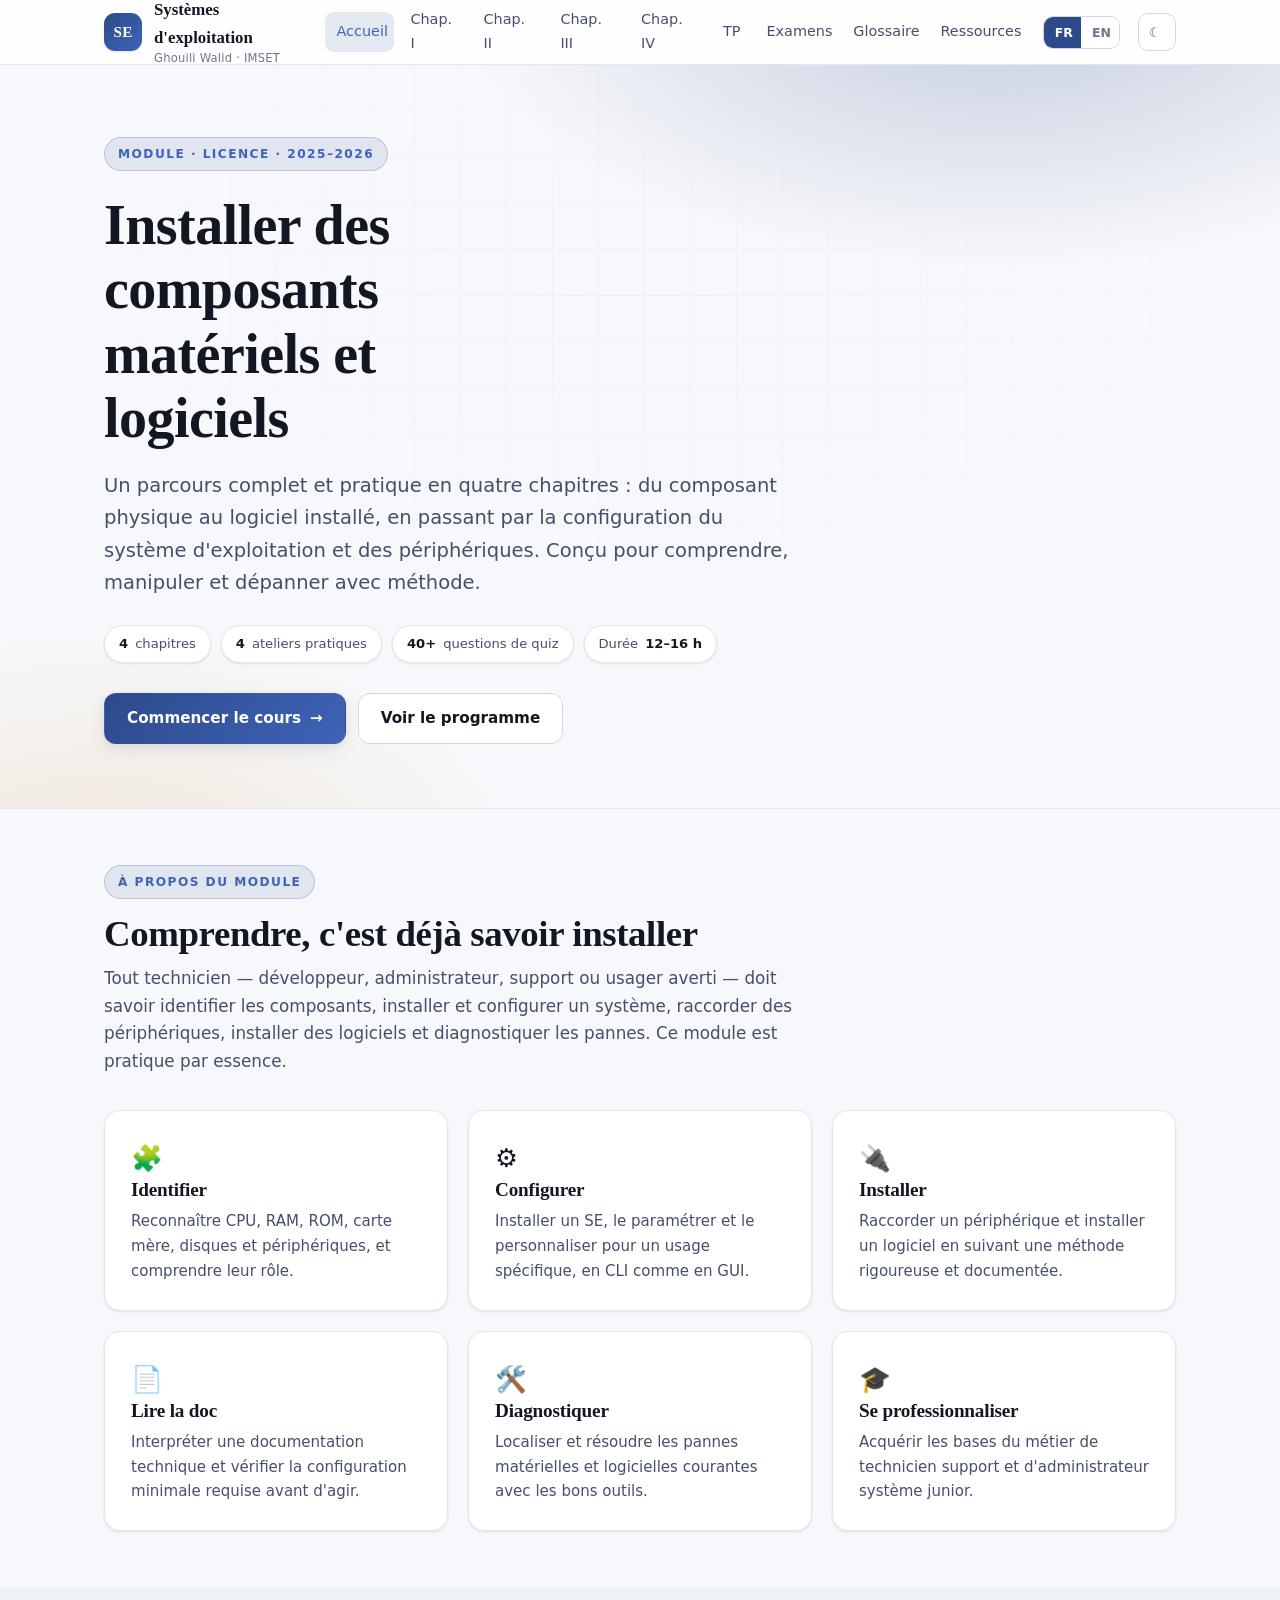
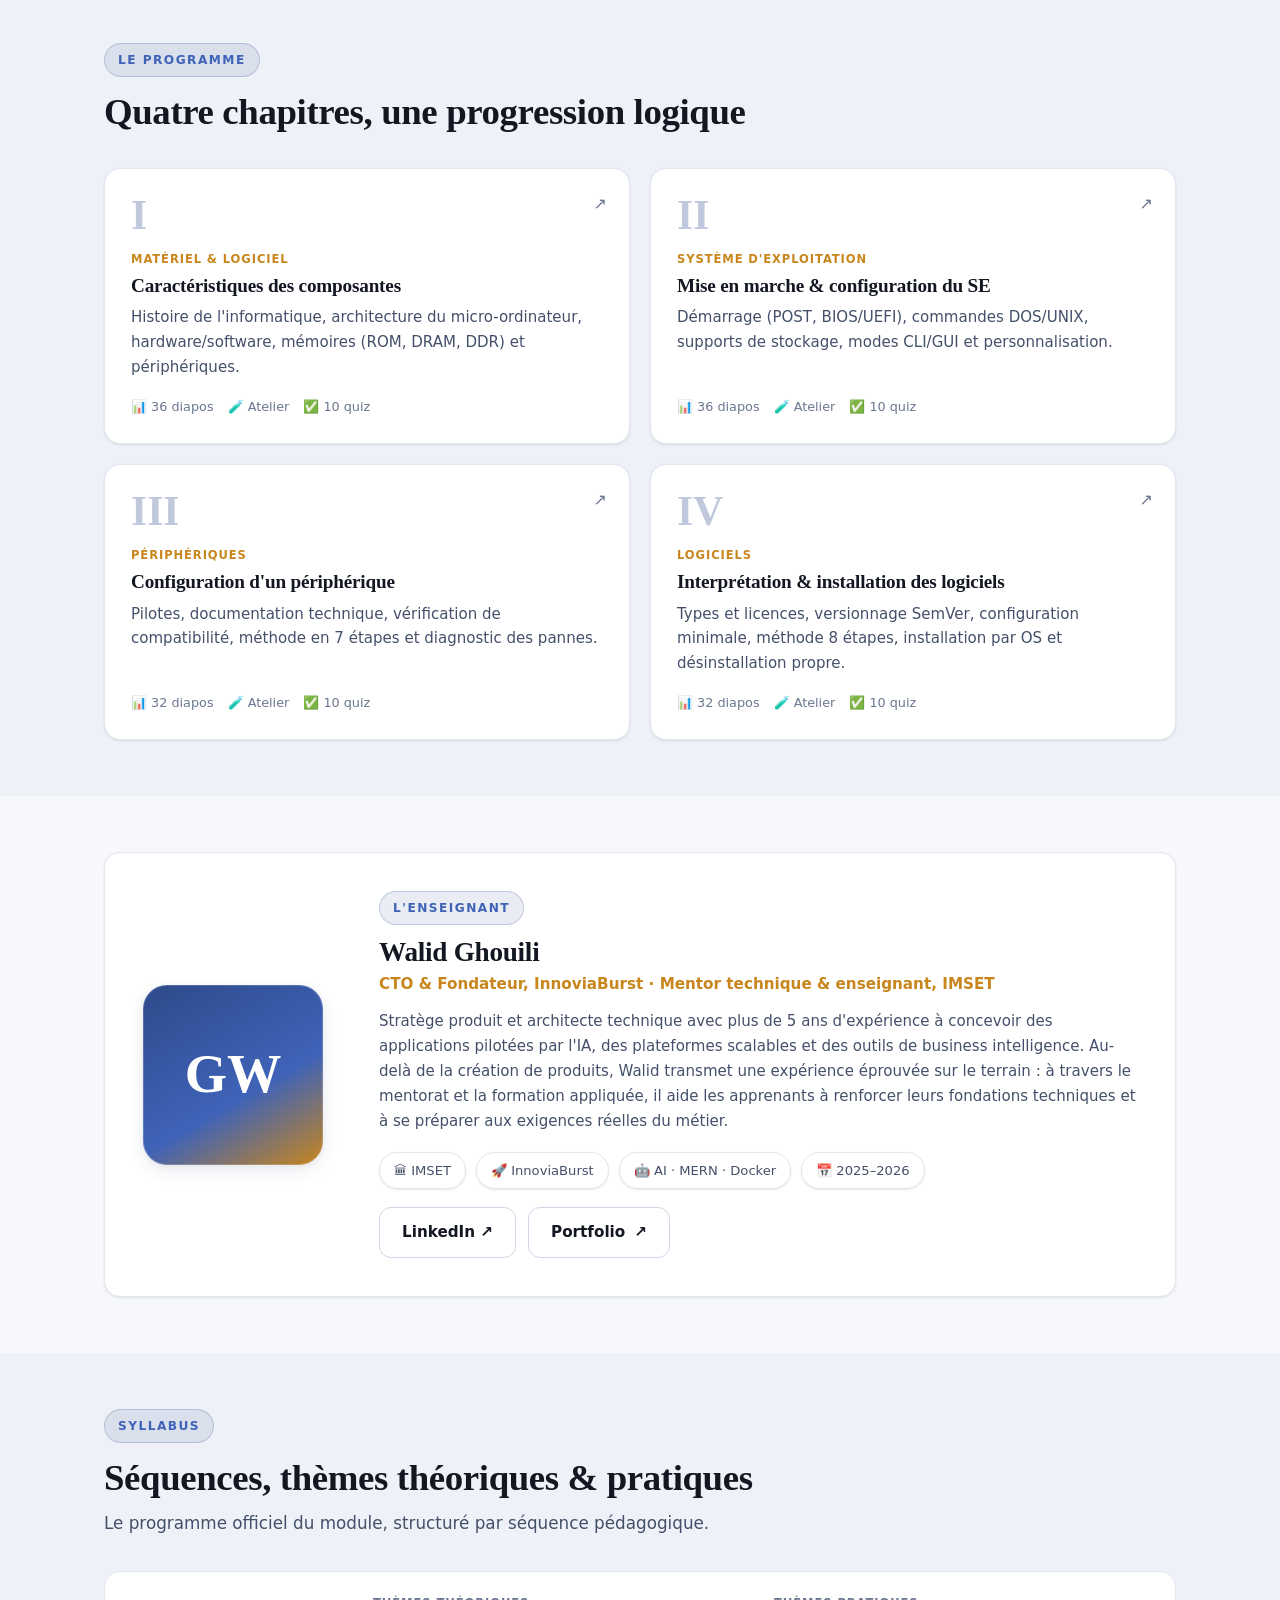
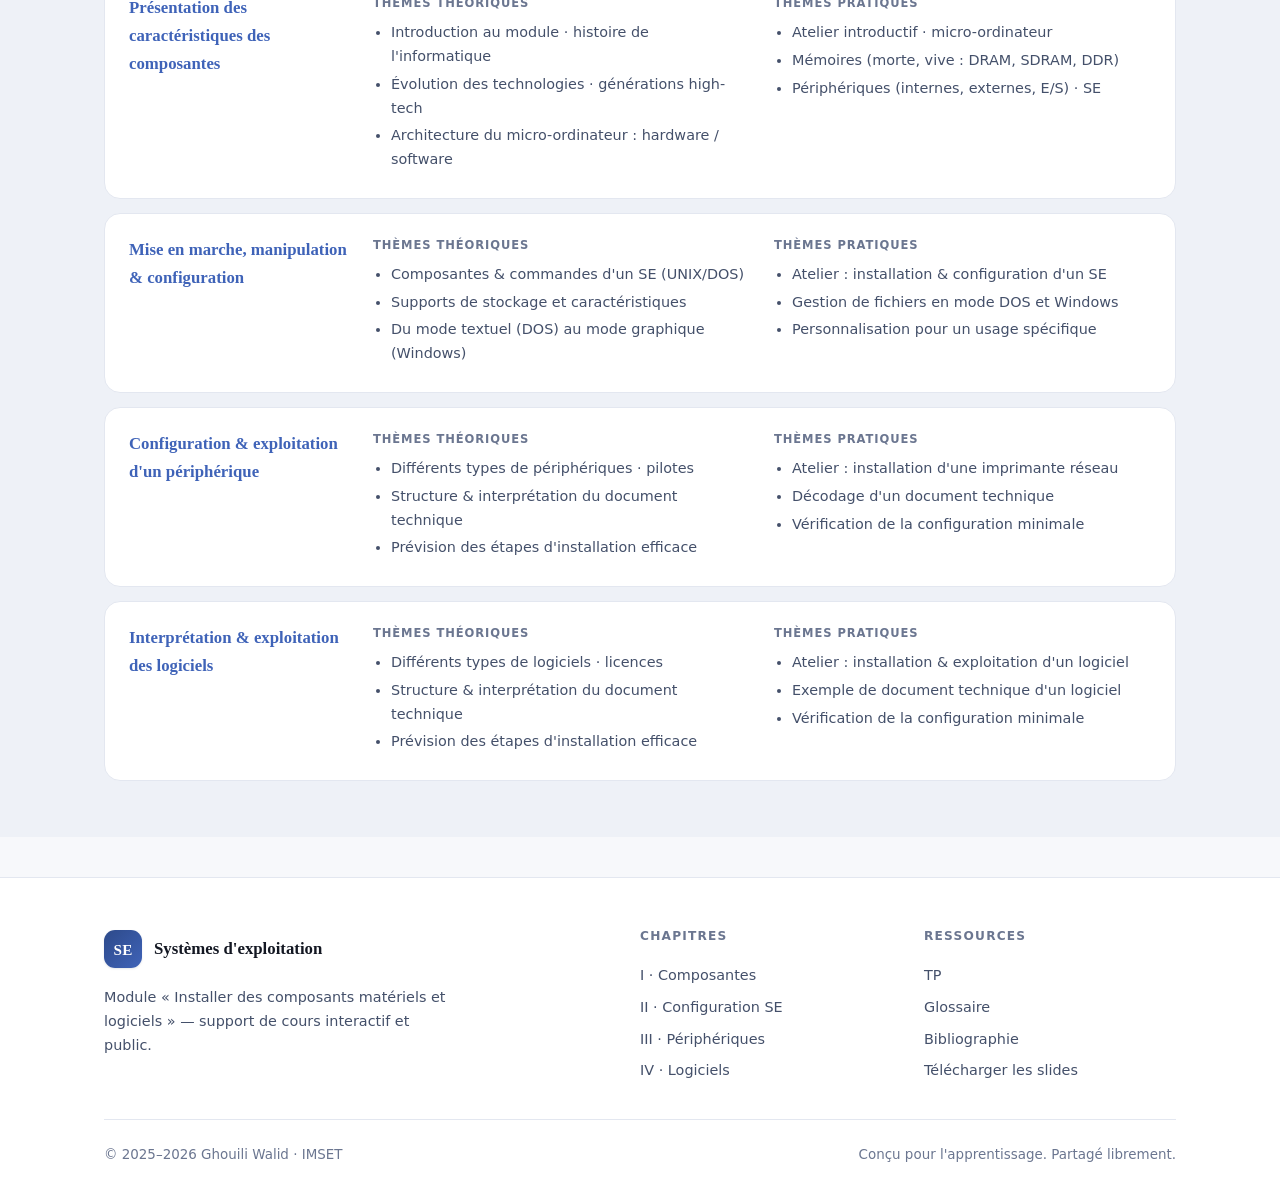
==== commit 985d27f3: "Add files via upload" ====
--- a/index.html
+++ b/index.html
@@ -30,7 +30,7 @@
       <a href="chapitre-2.html"><span class="fr">Chap. II</span><span class="en">Ch. II</span></a>
       <a href="chapitre-3.html"><span class="fr">Chap. III</span><span class="en">Ch. III</span></a>
       <a href="chapitre-4.html"><span class="fr">Chap. IV</span><span class="en">Ch. IV</span></a>
-      <a href="travaux-pratiques.html"><span class="fr">TP</span><span class="en">Labs</span></a><a href="glossaire.html"><span class="fr">Glossaire</span><span class="en">Glossary</span></a>
+      <a href="travaux-pratiques.html"><span class="fr">TP</span><span class="en">Labs</span></a><a href="examens.html"><span class="fr">Examens</span><span class="en">Exams</span></a><a href="glossaire.html"><span class="fr">Glossaire</span><span class="en">Glossary</span></a>
       <a href="ressources.html"><span class="fr">Ressources</span><span class="en">Resources</span></a>
     </nav>
     <div class="lang-toggle" role="group" aria-label="Language">
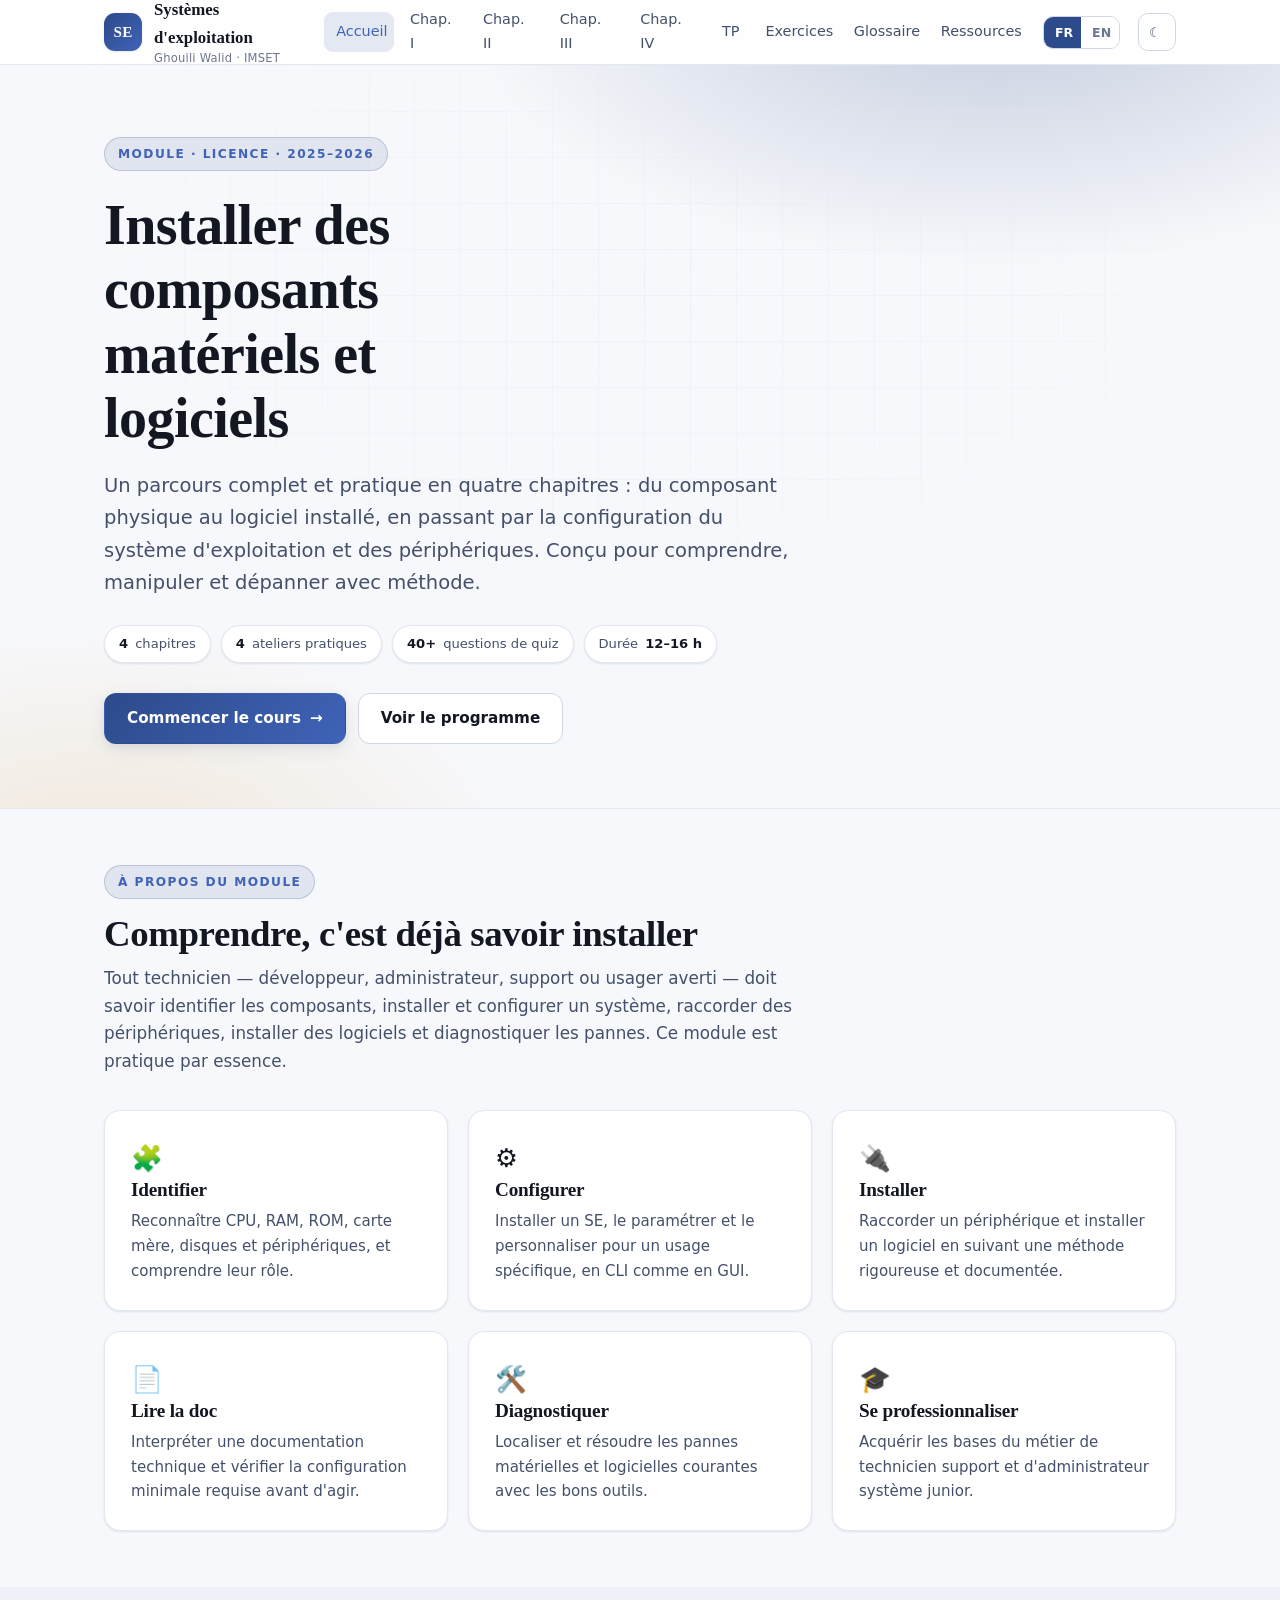
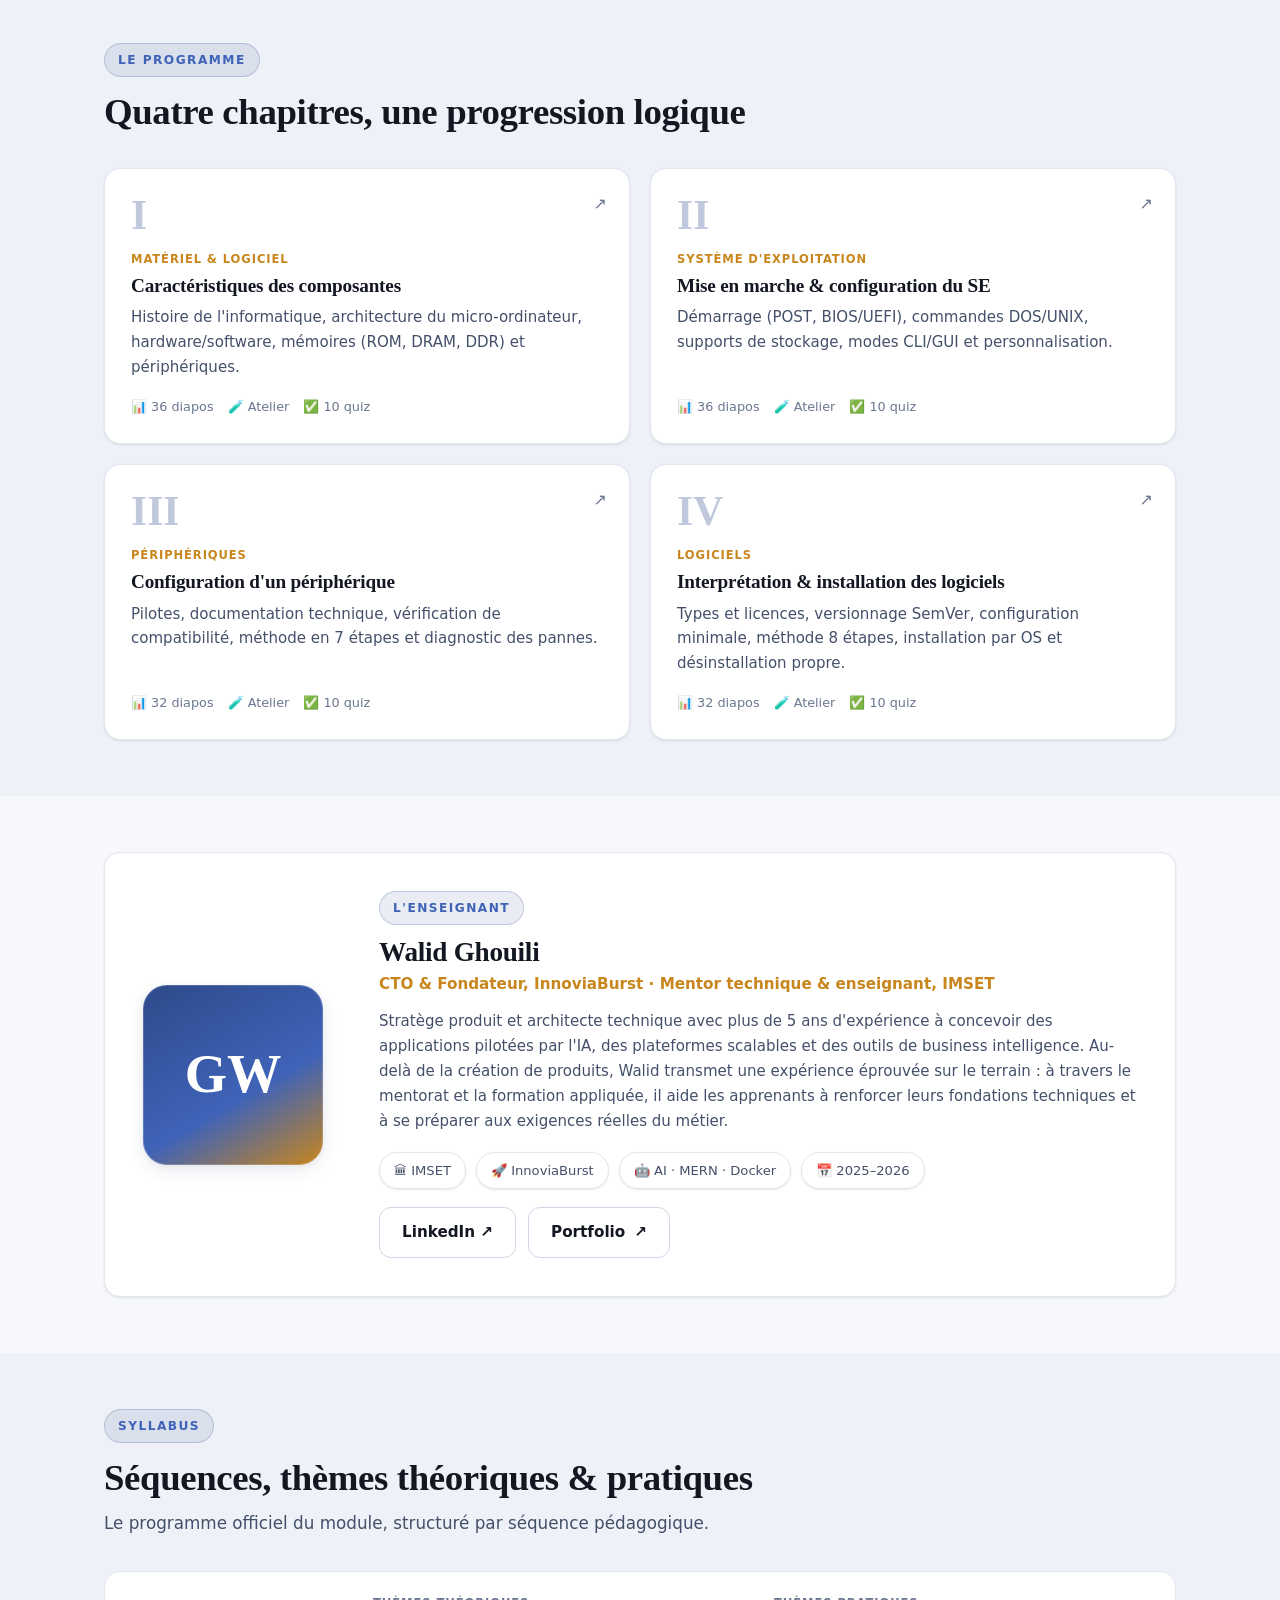
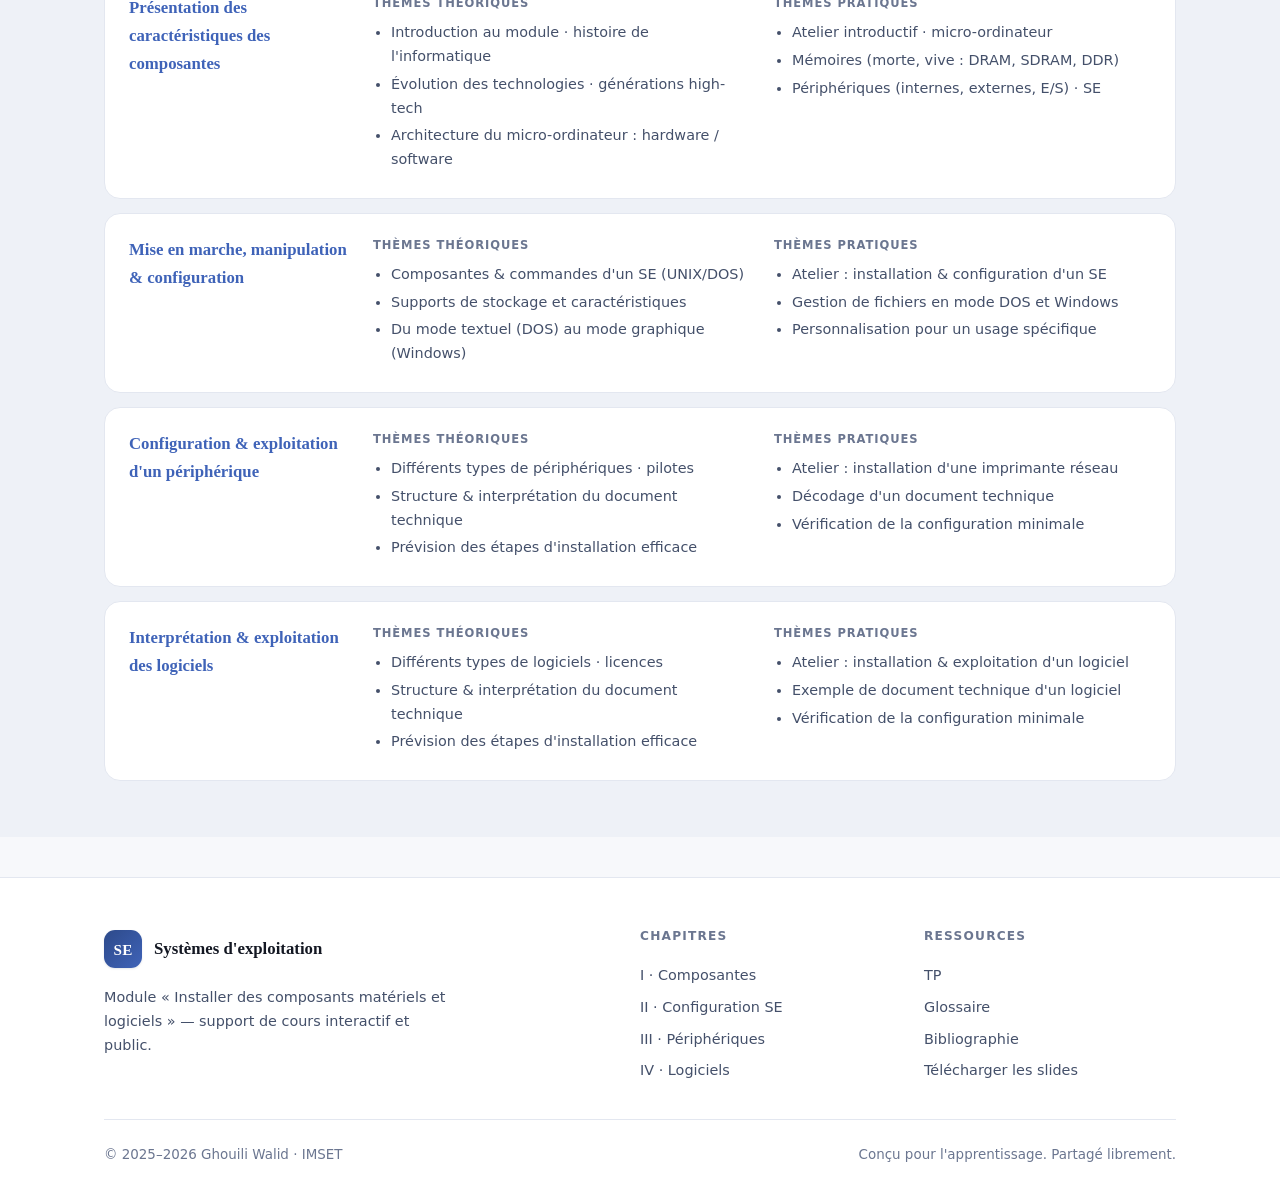
==== commit f25e175b: "Add files via upload" ====
--- a/index.html
+++ b/index.html
@@ -30,7 +30,7 @@
       <a href="chapitre-2.html"><span class="fr">Chap. II</span><span class="en">Ch. II</span></a>
       <a href="chapitre-3.html"><span class="fr">Chap. III</span><span class="en">Ch. III</span></a>
       <a href="chapitre-4.html"><span class="fr">Chap. IV</span><span class="en">Ch. IV</span></a>
-      <a href="travaux-pratiques.html"><span class="fr">TP</span><span class="en">Labs</span></a><a href="examens.html"><span class="fr">Examens</span><span class="en">Exams</span></a><a href="glossaire.html"><span class="fr">Glossaire</span><span class="en">Glossary</span></a>
+      <a href="travaux-pratiques.html"><span class="fr">TP</span><span class="en">Labs</span></a><a href="exercices.html"><span class="fr">Exercices</span><span class="en">Exercises</span></a><a href="glossaire.html"><span class="fr">Glossaire</span><span class="en">Glossary</span></a>
       <a href="ressources.html"><span class="fr">Ressources</span><span class="en">Resources</span></a>
     </nav>
     <div class="lang-toggle" role="group" aria-label="Language">
